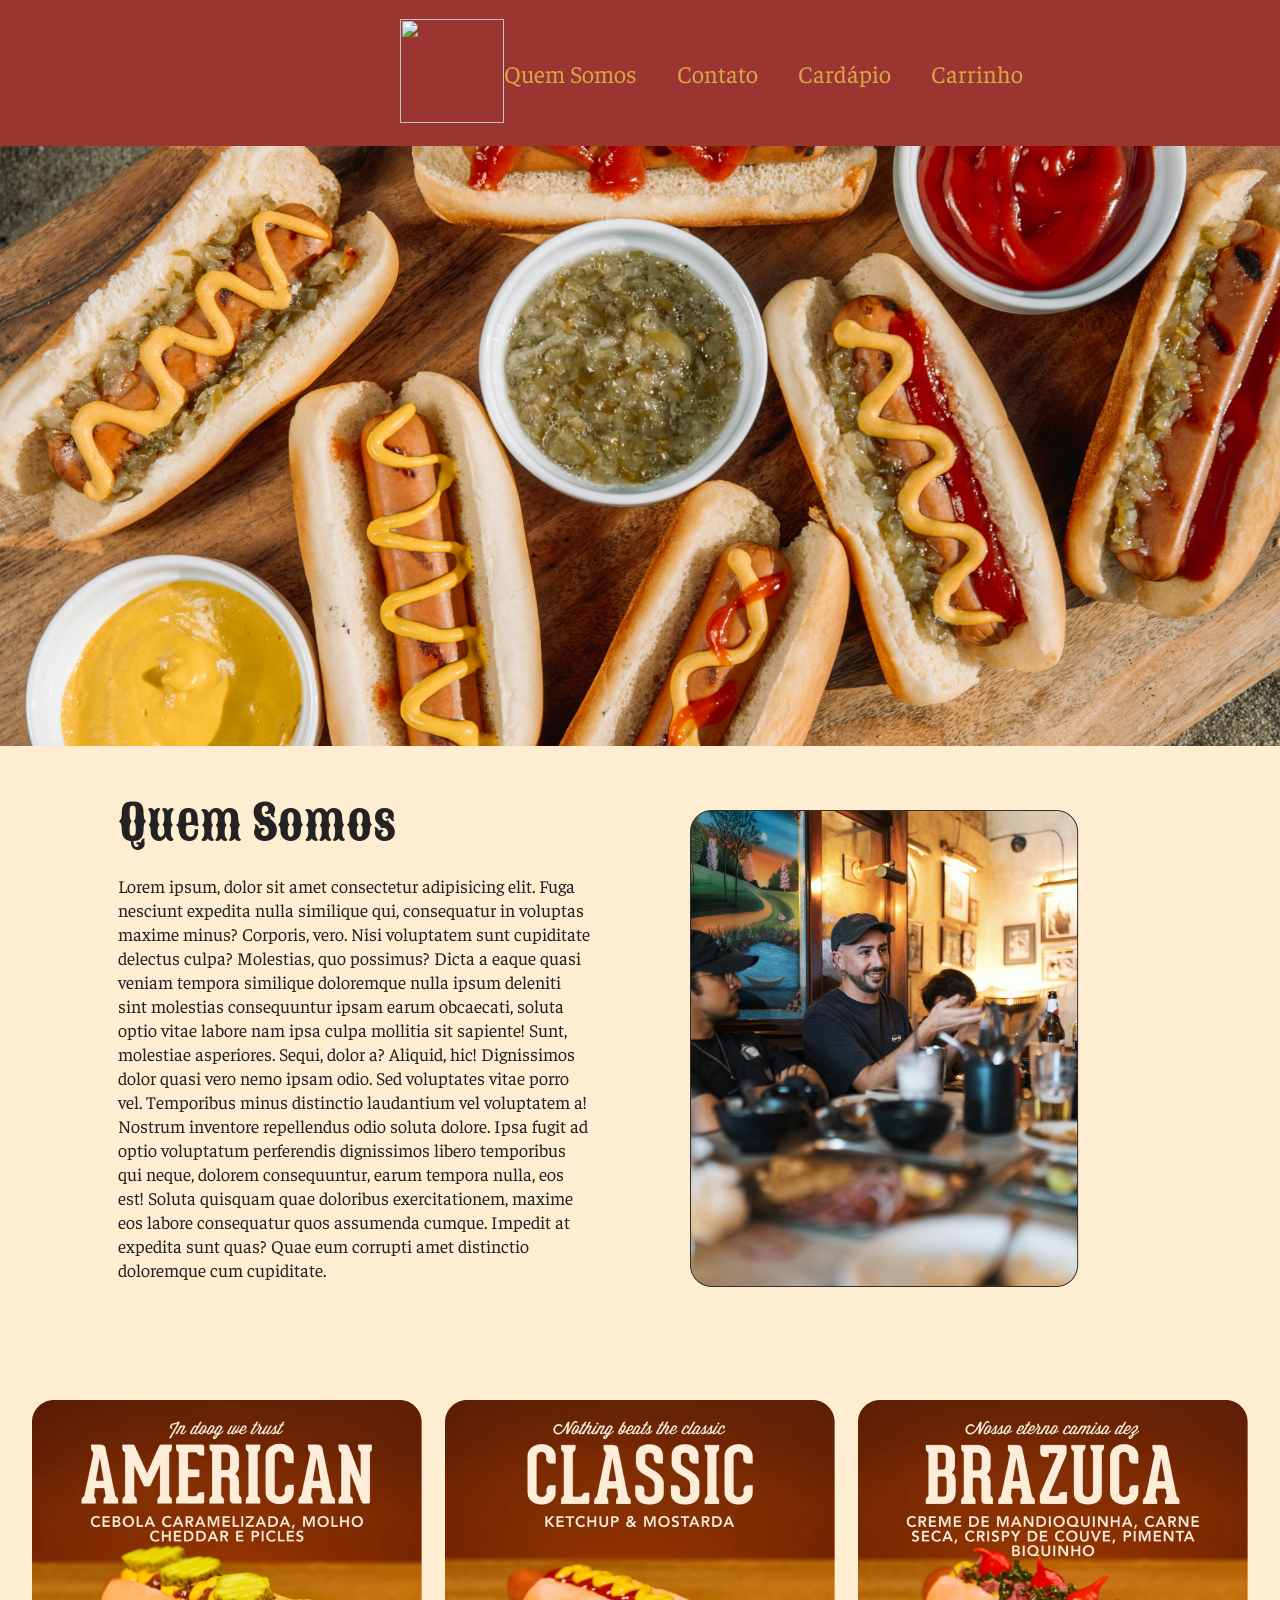
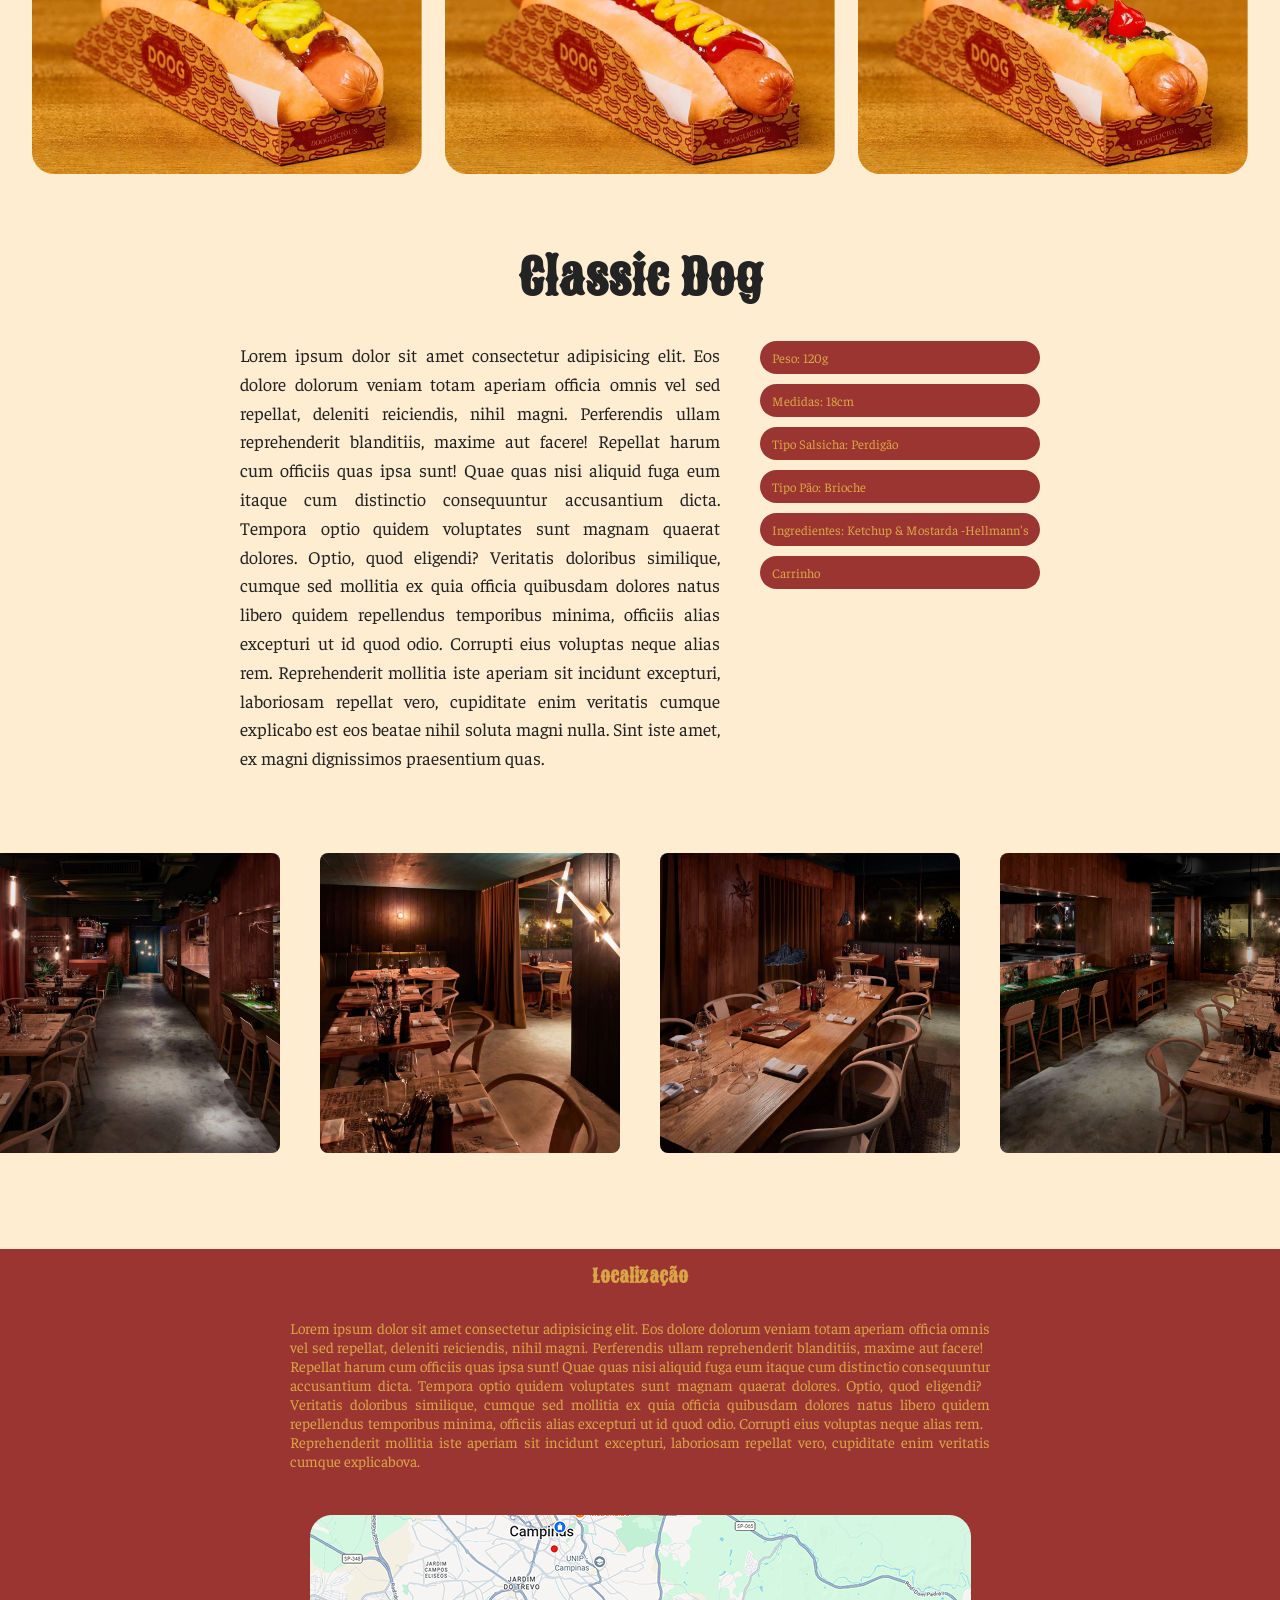
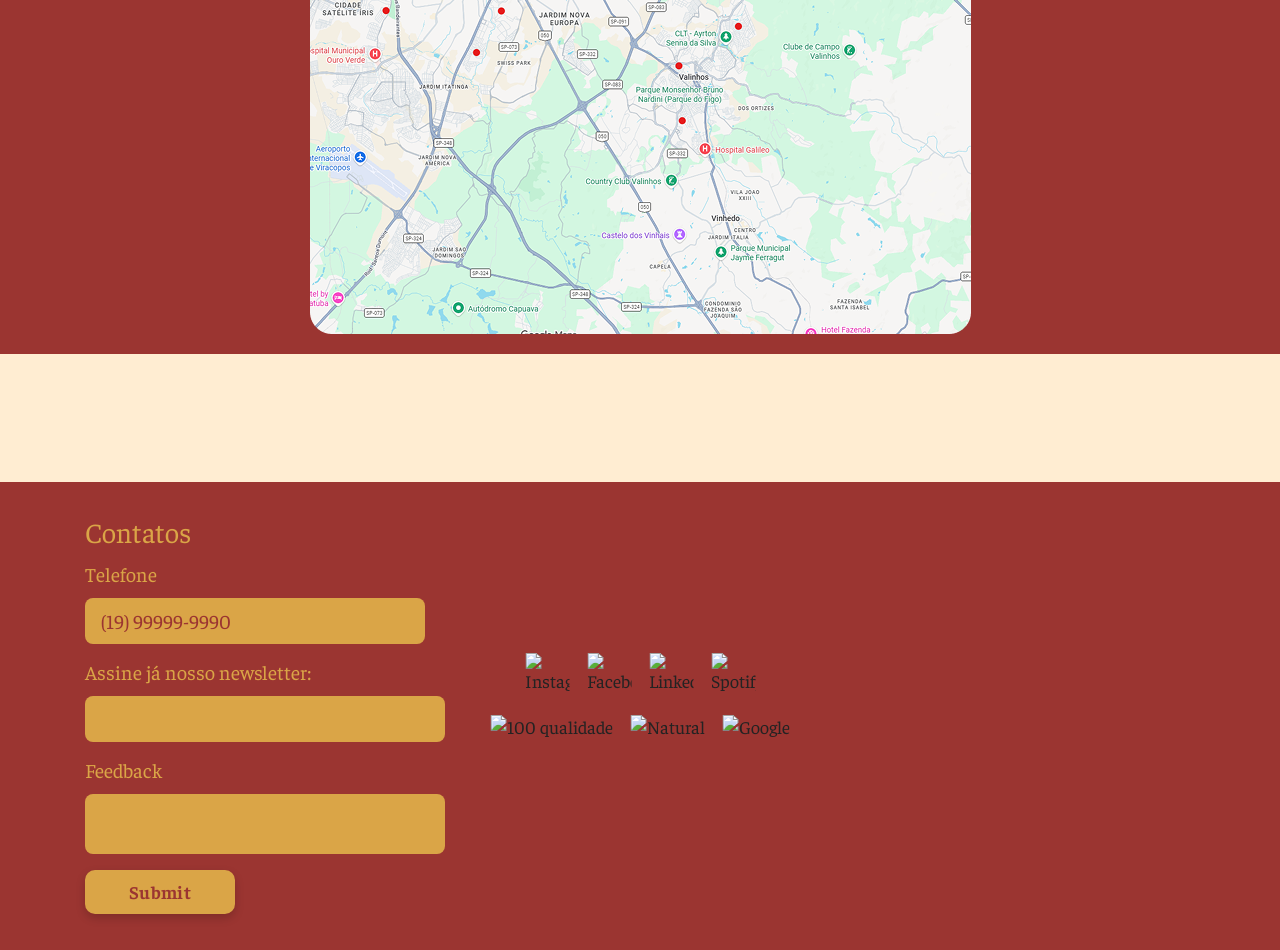
==== index.html @ f2a12741 "Fixed new pages" ====
<!DOCTYPE html>
<html lang="en">

<head>
    <meta charset="UTF-8">
    <meta name="viewport" content="width=device-width, initial-scale=1.0">
    <link rel="preconnect" href="https://fonts.googleapis.com">
    <link rel="preconnect" href="https://fonts.gstatic.com" crossorigin>
    <link href="https://fonts.googleapis.com/css2?family=Sancreek&display=swap" rel="stylesheet">
    <link rel="stylesheet" href="template/style.css"/>
    <!-- <link rel="stylesheet" href="template/global/header.css"> -->
    <title>Saloon | dogueria</title>
</head>

<body>
  <!-- Header----------------------------- -->
  <header>
    <a href="index.html">
      <img src="template/images/header/Logo.png" alt="">
    </a>
    <nav class="navbar">
      <ul class="menu">
        <li class="nav-item nav-sobre">
          <a href="#Quem Somos">quem somos</a>
        </li>
        <li class="nav-item nav-contato">
          <a href="#Contato">contato</a>
        </li>
        <li class="nav-item nav-cardapio">
          <a href="template/menu/menu.html">cardápio</a>
        </li>
        <li class="nav-item nav-carrinho">
          <a href="#">carrinho</a>
        </li>
      </ul>
      <div class="hamburger-button">
        <div class="bar"></div>
        <div class="bar"></div>
        <div class="bar"></div>
      </div>
    </nav>
  </header>

  <!-- slider ------------------------------- -->
  <div id="foto">
      <div class="foto">
          <img src="template/images/body/hotdog_stock_images/ball-park-brand-4PWmqIUlGFQ-unsplash.jpg" alt="" >

      </div>
  </div>
  <!-- ------------------------------------ -->

  <!-- Main -->
  <main>  
      <!-- Seção Dois----------------------- -->
      <section class="sobre_nos">
          <div id="quem_somos">
              <h1>Quem Somos</h1>
              <p>Lorem ipsum, dolor sit amet consectetur adipisicing elit. Fuga nesciunt expedita nulla similique qui, consequatur in voluptas maxime minus? Corporis, vero. Nisi voluptatem sunt cupiditate delectus culpa? Molestias, quo possimus?
                  Dicta a eaque quasi veniam tempora similique doloremque nulla ipsum deleniti sint molestias consequuntur ipsam earum obcaecati, soluta optio vitae labore nam ipsa culpa mollitia sit sapiente! Sunt, molestiae asperiores.
                  Sequi, dolor a? Aliquid, hic! Dignissimos dolor quasi vero nemo ipsam odio. Sed voluptates vitae porro vel. Temporibus minus distinctio laudantium vel voluptatem a! Nostrum inventore repellendus odio soluta dolore.
                  Ipsa fugit ad optio voluptatum perferendis dignissimos libero temporibus qui neque, dolorem consequuntur, earum tempora nulla, eos est! Soluta quisquam quae doloribus exercitationem, maxime eos labore consequatur quos assumenda cumque.
                  Impedit at expedita sunt quas? Quae eum corrupti amet distinctio doloremque cum cupiditate.</p>
          </div>
          <div class="somos_img">
              <img src="template/images/body/Funcionarios.png" alt="">
          </div>
      </section>
      <!-- Seção Dois---------------------- -->

      <!-- Seção Um -------------------------->
      <section class="secao_um">
          <div class="filho1">
              <img src="./template/images/body/AMERICAN_pt_3_390x374.png" alt="">
          </div>
          <div class="filho1">
              <img src="./template/images/body/CLASSIC_pt_3_390x374.png" alt="">
          </div>
          <div class="filho1">
              <img src="./template/images/body/BRAZUCA_pt_3_390x374.png" alt="">
          </div>            

      </section>
      <!-- -----------------------------------> 

  </main>
  <!-- ---- -->

  <section class="especificacoes">
      <div class="titulo-classic-dog">
          <h1>Classic Dog</h1>
      </div>
      
      <div class="especificacoes-container">
          <div class="filho_f">
              <p>Lorem ipsum dolor sit amet consectetur adipisicing elit. Eos dolore dolorum veniam totam aperiam officia omnis vel sed repellat, deleniti reiciendis, nihil magni. Perferendis ullam reprehenderit blanditiis, maxime aut facere! Repellat harum cum officiis quas ipsa sunt! Quae quas nisi aliquid fuga eum itaque cum distinctio consequuntur accusantium dicta. Tempora optio quidem voluptates sunt magnam quaerat dolores. Optio, quod eligendi?
              Veritatis doloribus similique, cumque sed mollitia ex quia officia quibusdam dolores natus libero quidem repellendus temporibus minima, officiis alias excepturi ut id quod odio. Corrupti eius voluptas neque alias rem.
              Reprehenderit mollitia iste aperiam sit incidunt excepturi, laboriosam repellat vero, cupiditate enim veritatis cumque explicabo est eos beatae nihil soluta magni nulla. Sint iste amet, ex magni dignissimos praesentium quas.</p>
          </div>
            
          <div class="filho_f2">
              <div class="font">
                  <p>Peso: 120g</p>
              </div>
              <div class="font">
                  <p>Medidas: 18cm</p>
              </div>
              <div class="font">
                  <p>Tipo Salsicha: Perdigão</p>
              </div>
              <div class="font">
                  <p>Tipo Pão: Brioche</p>
              </div>
              <div class="font">
                  <p>Ingredientes: Ketchup & Mostarda -Hellmann's</p>
              </div>
              <div class="font">
                  <p>Carrinho</p>
              </div>
          </div>
      </div>
  </section>
  <!-- ----------------------------------- -->

  <section class="tres">
      <div class="filho1">
          <img src="template/images/body/restaurant_stock_images/photo-1765021095732-cd93cae5ec09.avif" alt="">
      </div>
      <div class="filho1">
          <img src="template/images/body/restaurant_stock_images/photo-1765021098429-0f556e068d8b.avif" alt="">
      </div>
      <div class="filho1">
          <img src="template/images/body/restaurant_stock_images/photo-1765021098997-9dad0afba661.avif" alt="">
      </div>
      <div class="filho1">
          <img src="template/images/body/restaurant_stock_images/joseph-sung-So6b4BBC1vc-unsplash.jpg" alt="">
      </div>             

  </section>

<section class = "teste">
<div class="descricao-mapa">


  <div class="texto-titulo">
        <h1 class ="texto-mapa">Localização</h1>
      
  </div>

  <div class="texto-paragrafo">
      <p>Lorem ipsum dolor sit amet consectetur adipisicing elit. Eos dolore dolorum veniam totam aperiam officia omnis vel sed repellat, deleniti reiciendis, nihil magni. Perferendis ullam reprehenderit blanditiis, maxime aut facere!
          Repellat harum cum officiis quas ipsa sunt! Quae quas nisi aliquid fuga eum itaque cum distinctio consequuntur accusantium dicta. Tempora optio quidem voluptates sunt magnam quaerat dolores. Optio, quod eligendi?
          Veritatis doloribus similique, cumque sed mollitia ex quia officia quibusdam dolores natus libero quidem repellendus temporibus minima, officiis alias excepturi ut id quod odio. Corrupti eius voluptas neque alias rem.
          Reprehenderit mollitia iste aperiam sit incidunt excepturi, laboriosam repellat vero, cupiditate enim veritatis cumque explicabova. </p>
  </div>

  <div class="mapa">
    <img src="./template/images/body/mapa.png"></img>
  </div>

</section>
  <div class="titulo2">
    
  </div>

  <!-- Footer----------------------------- -->
  <footer class="site-footer">
      <div class="footer-content">
        <div class="footer-title">Contatos</div>
        <div class="footer-label">Telefone</div>
        <div id="Contato" class="footer-card footer-phone-card">(19) 99999-9990</div>
        <div class="footer-newsletter-text">Assine já nosso newsletter:</div>
        <div class="footer-card footer-newsletter-card"></div>
        <div class="footer-label footer-feedback-label">Feedback</div>
        <textarea
          class="footer-card footer-feedback-card footer-feedback-input"
          placeholder=""
        ></textarea>
        <button type="submit" class="footer-submit">Submit</button>
      </div>
      <div class="footer-right">
        <div class="social-icons">
          <img
            src="/template/images/footer/Instagram.png"
            alt="Instagram"
            class="footer-icon footer-instagram"
          />
          <img
            src="./template/images/footer/Facebook.png"
            alt="Facebook"
            class="footer-icon footer-facebook"
          />
          <img
            src="./template/images/footer/Linkedin.png"
            alt="LinkedIn"
            class="footer-icon footer-linkedin"
          />
          <img
            src="./template/images/footer/Spotify.png"
            alt="Spotify"
            class="footer-icon footer-spotify"
          />
        </div>

        <div class="footer-badges">
          <img
            src="./template/images/footer/100qualidade.png"
            alt="100 qualidade"
            class="footer-badge"
          />
          <img src="./template/images/footer/Natural.png" alt="Natural" class="footer-badge" />
          <img src="./template/images/footer/google.png" alt="Google" class="footer-badge" />
        </div>
      </div>
    </footer>
      
</body>


<source>
</html>
---- template/style.css ----
@import url("https://fonts.googleapis.com/css2?family=Faustina:wght@400;500;700&display=swap");
@import url("https://fonts.googleapis.com/css2?family=Sancreek&display=swap");
@import "./global/header.css";
@import "./index_body/index_body.css";
@import "./global/variables.css";
@import "./menu/menu.css";

/* General Elements ------------------- */
html,
body {
  width: 100%;
  position: relative;
  overflow-x: hidden;
}

/* Secondary Header Styles */
.secondary-header {
  background-color: transparent;
  position: relative;
  width: 100%;
  padding: 20px 85px 20px 85px;
  box-sizing: border-box;
  font-family: "Faustina", serif;
  display: flex;
  flex-direction: column;
  gap: 20px;
}

.secondary-header nav {
  width: 100%;
  display: flex;
  justify-content: center;
}

.secondary-row {
  display: flex;
  justify-content: space-between;
  align-items: center;
  width: 100%;
}

.secondary-item {
  display: flex;
  flex-direction: row;
  align-items: center;
  justify-content: center;
  gap: 8px;
  color: #eb3223;
  font-family: "Faustina", serif;
  font-size: 18px;
  line-height: 1;
  font-weight: 700;
  white-space: nowrap;
  width: 33.33%;
  text-align: center;
}

.secondary-icon {
  display: block;
  width: 28px;
  height: 28px;
  object-fit: contain;
}

.secondary-item span {
  font-weight: 700;
}

/* Timeline Styles */
.timeline-container {
  width: 100%;
}

.timeline-bar {
  width: 100%;
  height: 40px;
  background-color: #eb3223;
  border-radius: 20px;
  position: relative;
}

.timeline-progress {
  width: 33.33%;
  height: 100%;
  background-color: #e69248;
  border-radius: 20px 0 0 20px;
  position: absolute;
  top: 0;
  left: 0;
  display: flex;
  align-items: center;
  justify-content: center;
}

.timeline-label {
  color: #ffffff;
  font-family: "Faustina", serif;
  font-size: 18px;
  font-weight: 700;
  white-space: nowrap;
}

.timeline-progress-completo {
  width: 33.33%;
  background-color: #4caf50;
  border-radius: 20px 0 0 20px;
  position: absolute;
  top: 0;
  left: 0;
  height: 100%;
}

.timeline-progress-andamento {
  width: 33.33%;
  background-color: #e69248;
  border-radius: 0;
  position: absolute;
  top: 0;
  left: 33.33%;
  height: 100%;
  display: flex;
  align-items: center;
  justify-content: center;
}

.timeline-progress-completo-segundo {
  width: 33.33%;
  background-color: #4caf50;
  border-radius: 0;
  position: absolute;
  top: 0;
  left: 33.33%;
  height: 100%;
}

.timeline-progress-andamento-terceiro {
  width: 33.33%;
  background-color: #e69248;
  border-radius: 0 20px 20px 0;
  position: absolute;
  top: 0;
  left: 66.66%;
  height: 100%;
  display: flex;
  align-items: center;
  justify-content: center;
}

/* Footer Styles */
.site-footer {
  position: relative;
  width: 100%;
  background-color: #9b3531;
  padding: 36px 85px;
  box-sizing: border-box;
  display: flex;
  justify-content: flex-start;
  align-items: flex-start;
  margin-top: 10%;
}

.footer-content {
  width: 480px;
  color: #daa547;
  font-family: "Faustina", serif;
  display: flex;
  flex-direction: column;
  gap: 8px;
}

.footer-title {
  font-size: 28px;
  line-height: 1;
  margin-bottom: 10px;
}

.footer-label,
.footer-newsletter-text {
  font-size: 20px;
  line-height: 1;
  margin-bottom: 6px;
}

.footer-card {
  background-color: #daa547;
  color: #9b3531;
  border-radius: 8px;
  display: flex;
  align-items: center;
  padding: 0 16px;
  box-sizing: border-box;
}

.footer-phone-card {
  width: 340px;
  height: 46px;
  font-size: 20px;
  margin-bottom: 10px;
}

.footer-newsletter-card {
  width: 360px;
  height: 46px;
  margin-bottom: 10px;
}

.footer-feedback-label {
  margin-top: 0;
}

.footer-feedback-card {
  width: 360px;
  height: 60px;
}

.footer-feedback-input {
  resize: none;
  border: none;
  outline: none;
  font-family: inherit;
  font-size: 18px;
  padding-top: 10px;
}

.footer-submit {
  width: 150px;
  height: 44px;
  margin-top: 8px;
  border: none;
  border-radius: 10px;
  background-color: #daa547;
  color: #9b3531;
  font-family: "Faustina", serif;
  font-size: 18px;
  font-weight: 700;
  letter-spacing: 0.3px;
  cursor: pointer;
  box-shadow: 0 4px 10px rgba(0, 0, 0, 0.18);
  transition:
    transform 0.2s ease,
    box-shadow 0.2s ease,
    background-color 0.2s ease;
  align-self: flex-start;
}

.footer-submit:hover {
  background-color: #e2b44c;
  transform: translateY(-1px);
  box-shadow: 0 6px 14px rgba(0, 0, 0, 0.22);
}

.footer-right {
  display: flex;
  flex-direction: column;
  align-items: center;
  gap: 18px;
  position: absolute;
  left: 50%;
  top: 50%;
  transform: translate(-50%, -50%);
}

.social-icons {
  display: flex;
  gap: 18px;
  align-items: center;
}

.footer-icon {
  display: block;
  width: 44px;
  height: 44px;
}

.footer-badges {
  display: flex;
  gap: 18px;
  align-items: center;
}

.footer-badge {
  display: block;
  height: 64px;
}

/* Responsive Styles */

/* Tablets e telas médias 
@media (max-width: 1024px) {
  header {
    padding: 0 40px 20px 40px;
  }
  
  header nav ul {
    gap: 20px;
  }
  
  .nav-item {
    font-size: 16px;
  }
  
  .secondary-header {
    padding: 20px 40px;
  }
}*/

.teste{
  display: flex;
  justify-content: center;
  align-items: center;
  width: 100%;
  height: 100%;
  gap:20px;
  background-color: var(--footer-bg);
  margin-top: 50px;
}

.mapa {
  display: flex;
  flex-direction: column;
  align-items: center;
  width: 100%;
  height: 200%;
  margin-top: 45px;
  gap: 20px;
  margin-bottom: 20px;
}

.texto-mapa {
  font-family: var(--title-family);
  font-size: var(--title-size);
  letter-spacing: 0.01px;
  display: flex;
}

.texto-paragrafo{
  width: 700px;
  text-align: justify;
  font-family: var(--body-family);
  color:#daa547;
  font-size: 15px;
  align-items: center;
  
}
.texto-titulo{
  font-family: var(--title-family);
  font-size: var(--title-size);
  letter-spacing: 0.01px;
  justify-content: center;
  display: flex;
  color:#daa547
}
/* 
.descricao-mapa{
  align-items: center;
  width: 100%;
  height: 100%;
} */

@media (max-width: 680px) {
  .foto img {
    width: 100%;
    height: 100%;
  }

  .sobre_nos {
    margin: 0 auto;
    width: 1024px;
    height: 600px;
    display: grid;
    grid-template-rows: 1fr 1fr;
    margin-top: 10px;
    margin-bottom: 20px;
  }
}
---- template/global/header.css ----
@import "./variables.css";

header {
  position: relative;
  display: flex;
  justify-content: space-between;
  align-items: center;
  width: 100%;
  height: 146px;
  /* max-width: var(--standard-width); */
  padding: 0 400px;
  /* margin: 0 0 var(--spacing-xl) 0; */
  box-sizing: border-box;
  background-color: var(--header-bg);
  font-family: "Faustina", serif;
  /* font-weight: 300; */
}

header a img {
  width: 104px;
  height: 104px;
}

header nav ul {
  list-style: none;
  margin: 0;
  padding: 0;
  display: flex;
  gap: 40px;
  align-items: flex-end;
}

header nav ul li {
  text-transform: capitalize;
  margin: 0;
  padding: 0;
  transition: font-weight 5s ease;
}

header nav ul li a{
  margin: 0;
  padding: 0;
  text-decoration: none;
  color: var(--header-text);
}

header nav ul li a:hover {
  text-decoration: underline;
}

.nav-item {
  display: flex;
  align-items: center;
  gap: 8px;
  font-family: "Faustina", serif;
  font-size: var(--body-size-large);
  line-height: 21px;
  /* font-weight: 400; */
  cursor: pointer;
  white-space: nowrap;
  text-decoration: none;
  /* text-decoration-color: black; */
}

.nav-icon {
  flex: 0 0 auto;
  display: block;
  width: auto;
  height: auto;
}

.nav-item span {
  display: inline-block;
  line-height: 21px;
}

header nav ul li span {
  white-space: nowrap;
}

/* .nav-ativo {
  font-weight: 700;
} */

/* .nav-ativo span {
  font-weight: 700;
} */

.hamburger-button {
  display: none;
}

@media(max-width: 768px) {
  header {
    height: auto;
    padding: 15px 20px;
    flex-direction: row;
    align-items: center;
    gap: auto;
  }

  .navbar {
    margin: 16px 0;
  }

  .navbar .menu {
    display: none;
  }

  .hamburger-button {
    width: auto;
    height: 30px;
    border-radius: 20px;
    display: flex;
    flex-direction: column;
    justify-content: center;
    align-items: center;
  }

  .hamburger-button .bar {
    width: 32px;
    height: 4px;
    background-color: #daa547;
    margin: 2px 0;
  }

  /* TESTE */
  .foto img{
    width: 50%;
  }
}
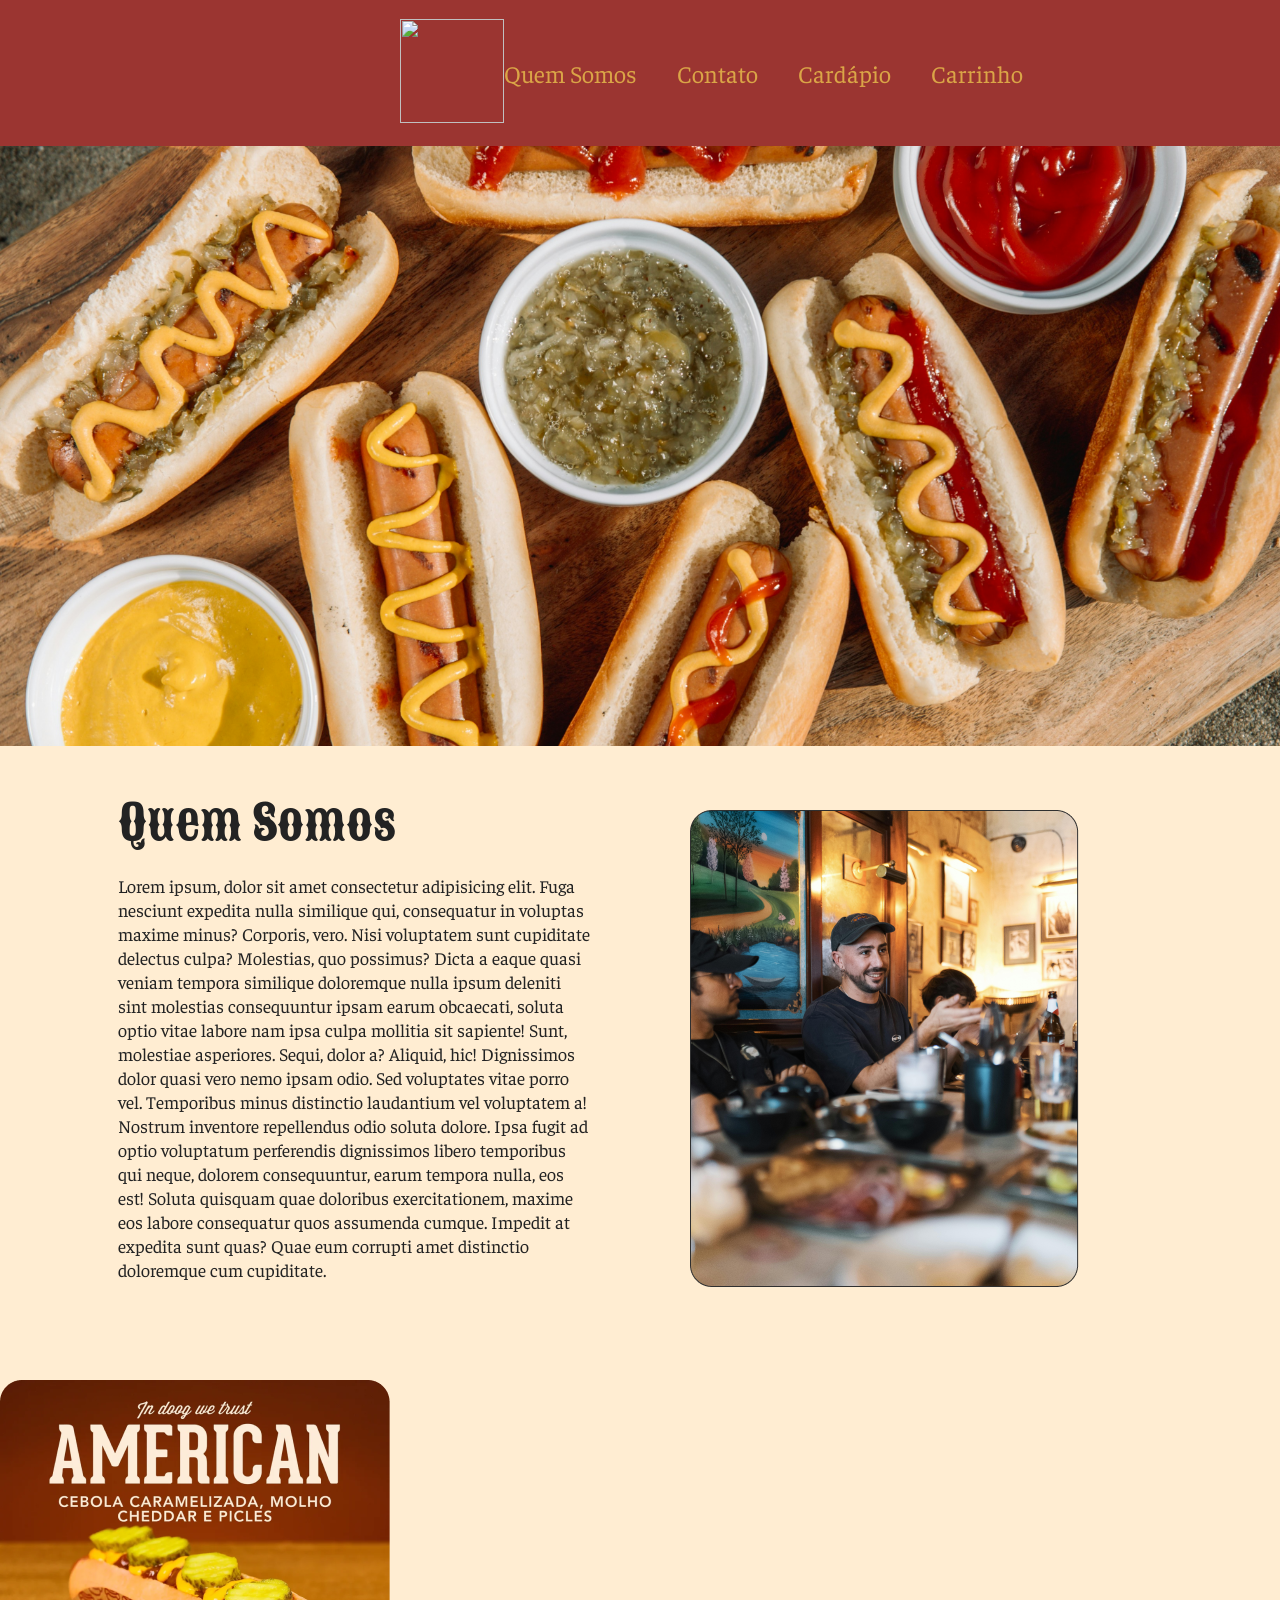
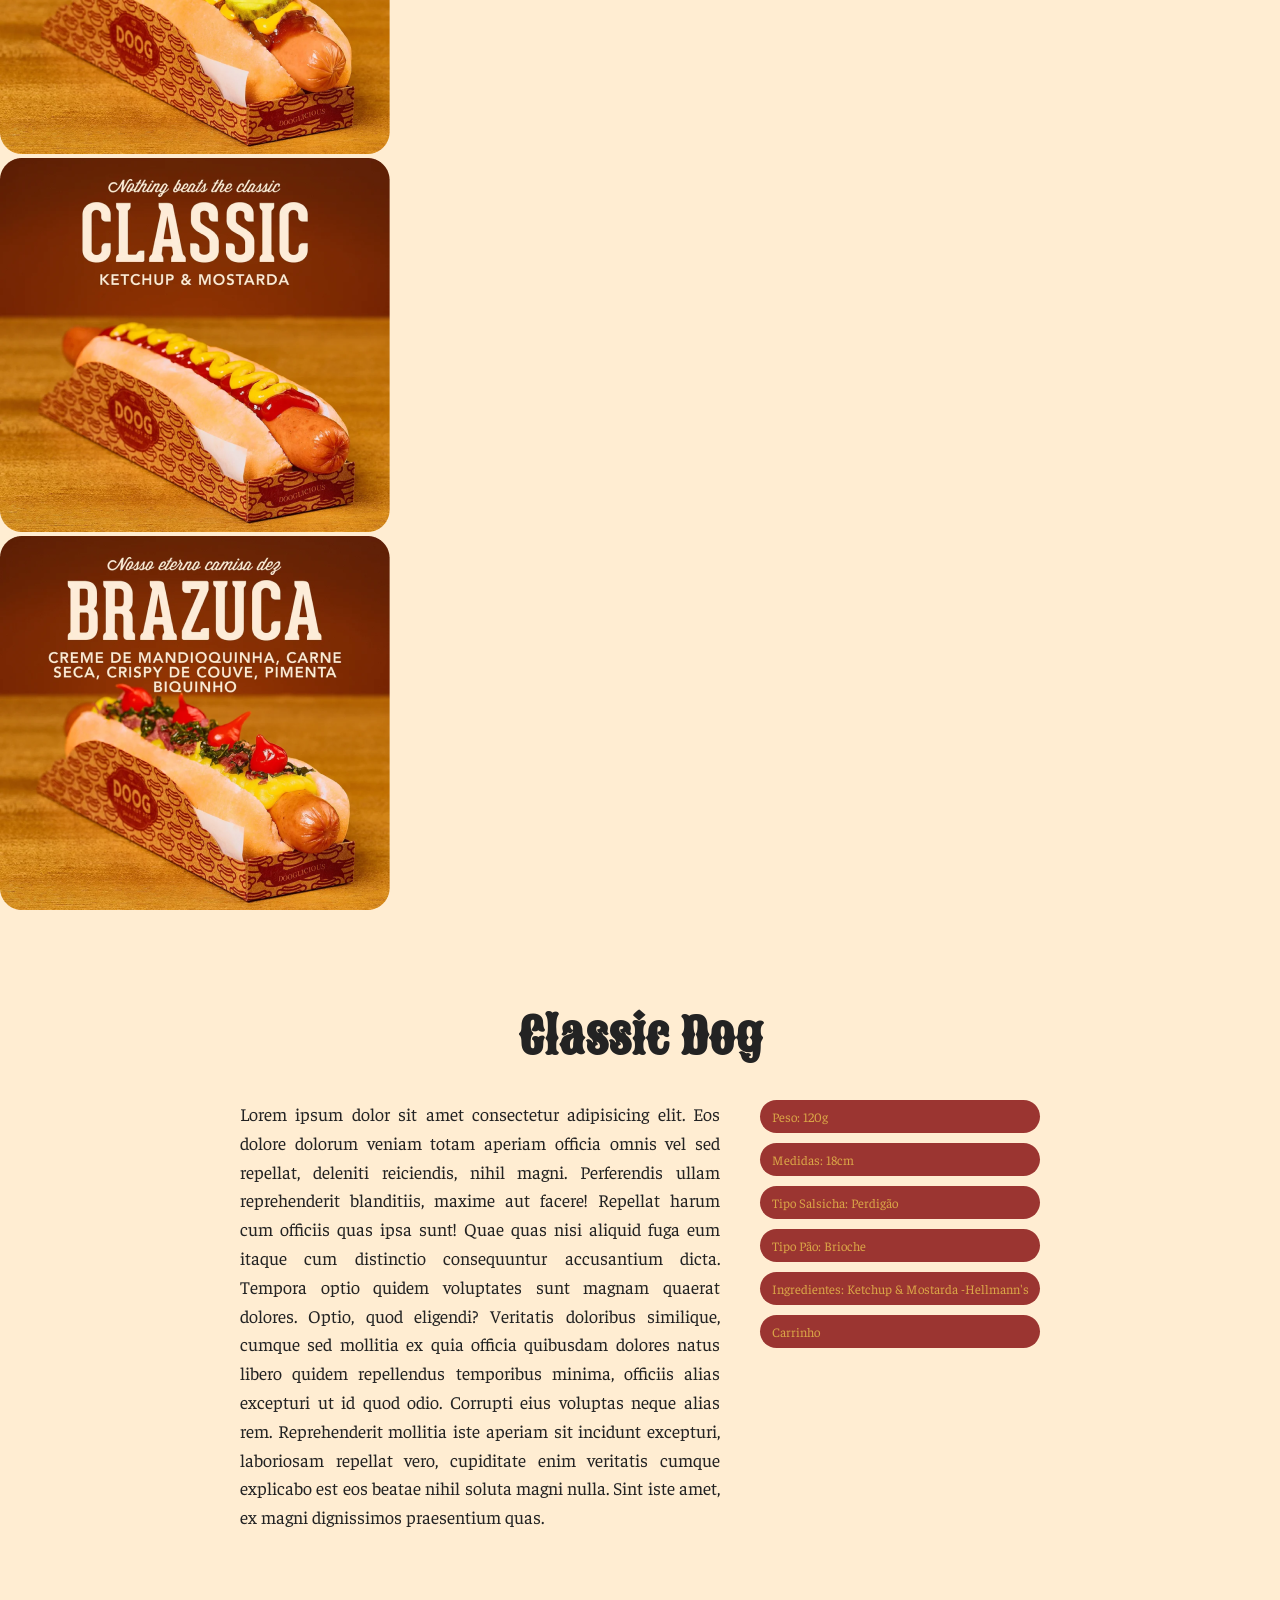
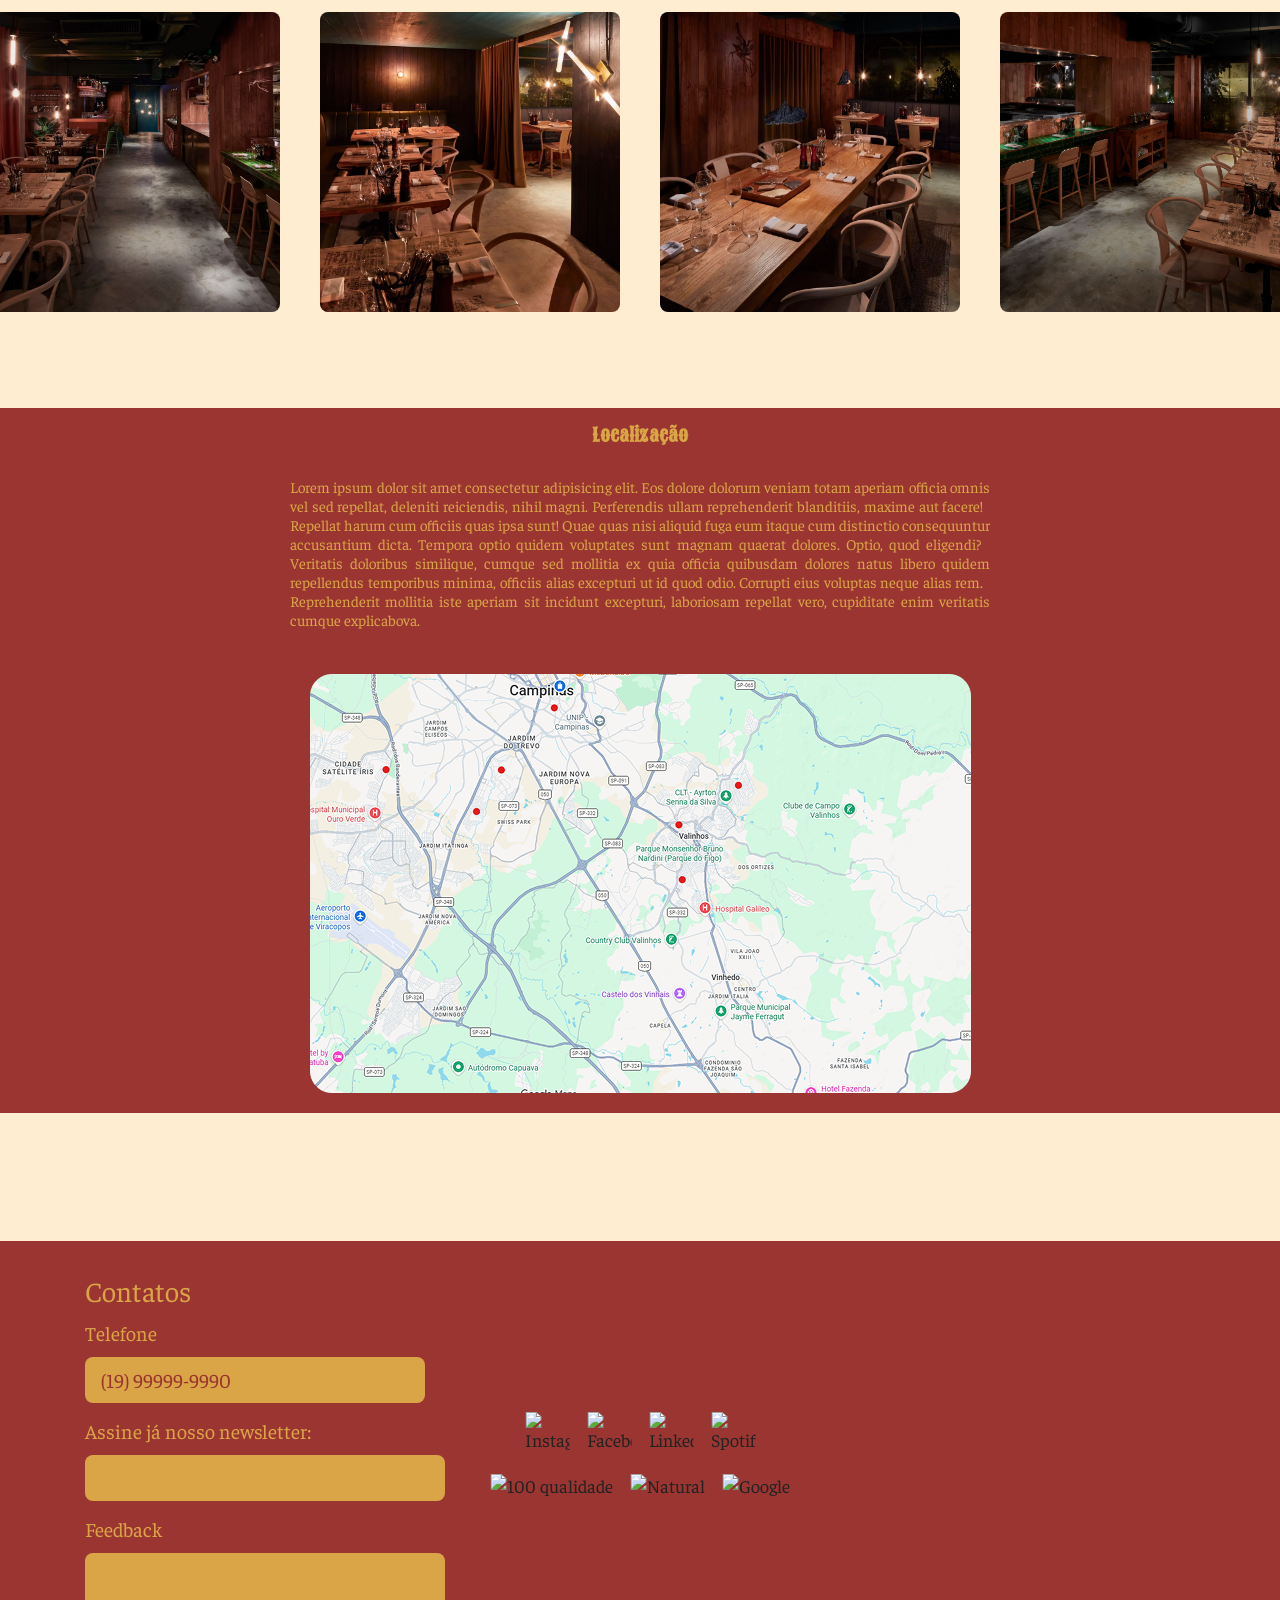
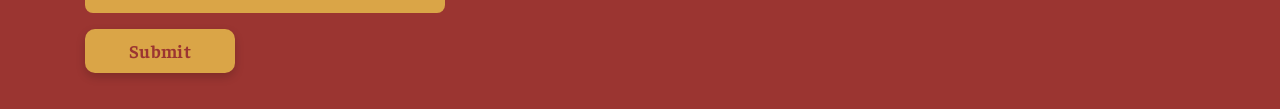
==== commit f97393b6: "Add Function: iniciarCarrossel" ====
--- a/index.html
+++ b/index.html
@@ -16,7 +16,7 @@
   <!-- Header----------------------------- -->
   <header>
     <a href="index.html">
-      <img src="template/images/header/Logo.png" alt="">
+      <img src="./template/images/header/" alt="">
     </a>
     <nav class="navbar">
       <ul class="menu">
@@ -68,15 +68,15 @@
       </section>
       <!-- Seção Dois---------------------- -->
 
-      <!-- Seção Um -------------------------->
-      <section class="secao_um">
-          <div class="filho1">
+      <!-- Carrosel -------------------------->
+      <section class="carrosel">
+          <div class="imagem">
               <img src="./template/images/body/AMERICAN_pt_3_390x374.png" alt="">
           </div>
-          <div class="filho1">
+          <div class="imagem">
               <img src="./template/images/body/CLASSIC_pt_3_390x374.png" alt="">
           </div>
-          <div class="filho1">
+          <div class="imagem">
               <img src="./template/images/body/BRAZUCA_pt_3_390x374.png" alt="">
           </div>            
 
@@ -122,6 +122,7 @@
   </section>
   <!-- ----------------------------------- -->
 
+  <!-- Imagens do restaurante -->
   <section class="tres">
       <div class="filho1">
           <img src="template/images/body/restaurant_stock_images/photo-1765021095732-cd93cae5ec09.avif" alt="">
@@ -135,7 +136,6 @@
       <div class="filho1">
           <img src="template/images/body/restaurant_stock_images/joseph-sung-So6b4BBC1vc-unsplash.jpg" alt="">
       </div>             
-
   </section>
 
 <section class = "teste">
@@ -213,6 +213,13 @@
         </div>
       </div>
     </footer>
+
+    <!-- Scripts -->
+     <link:script.js>
+     
+     
+    </link:script.js>
+
       
 </body>
 
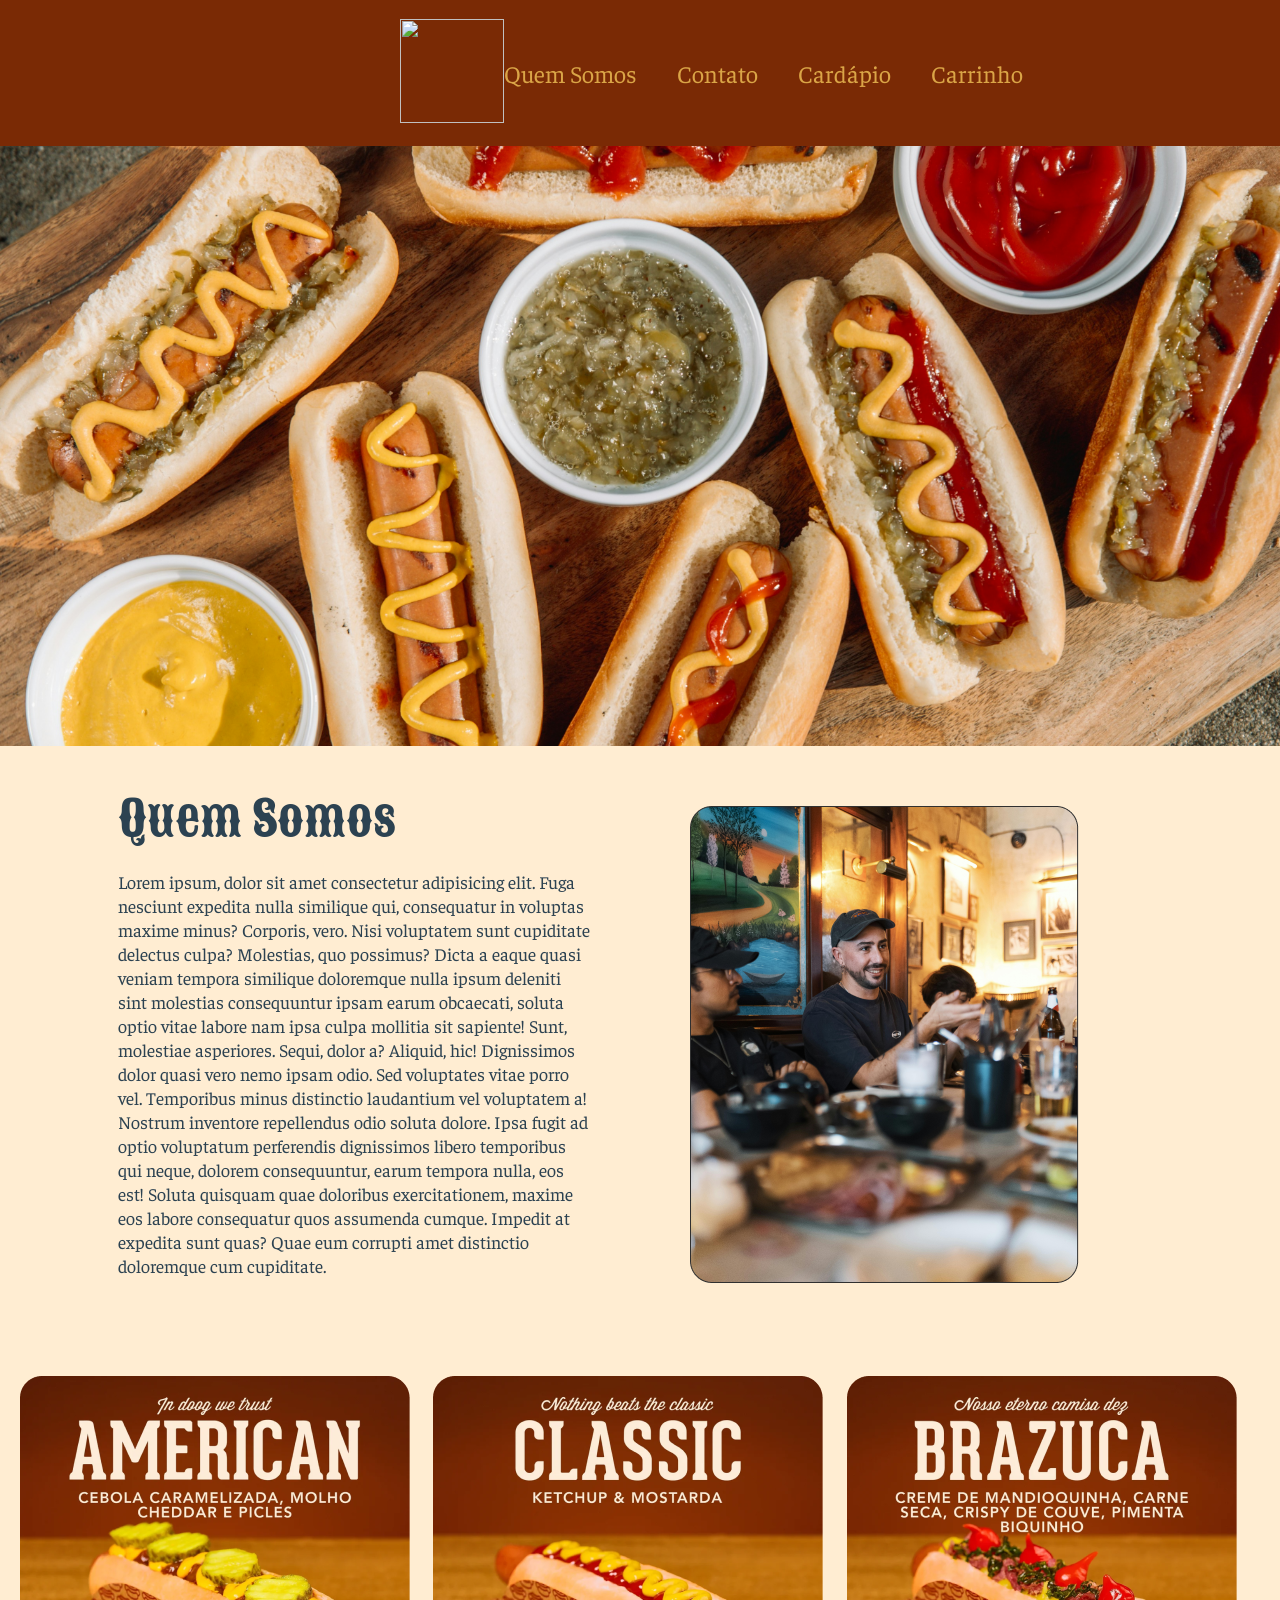
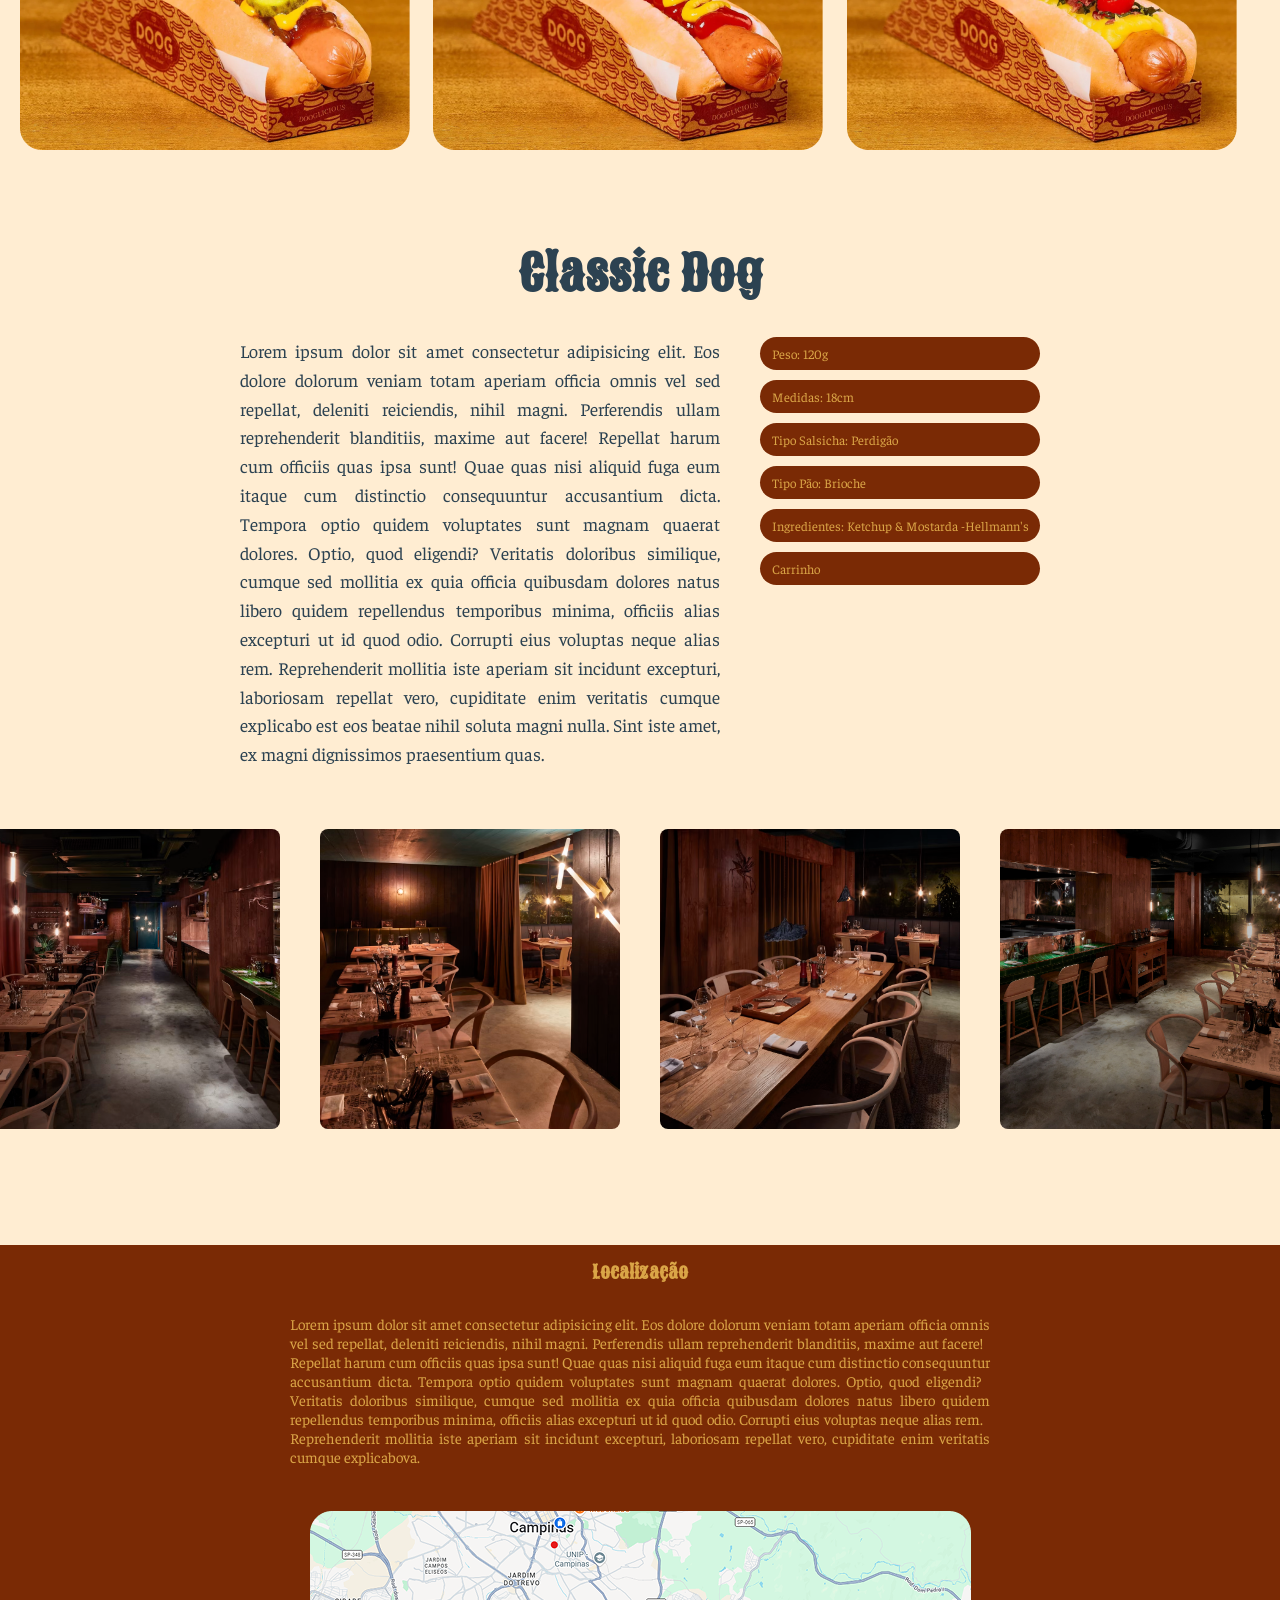
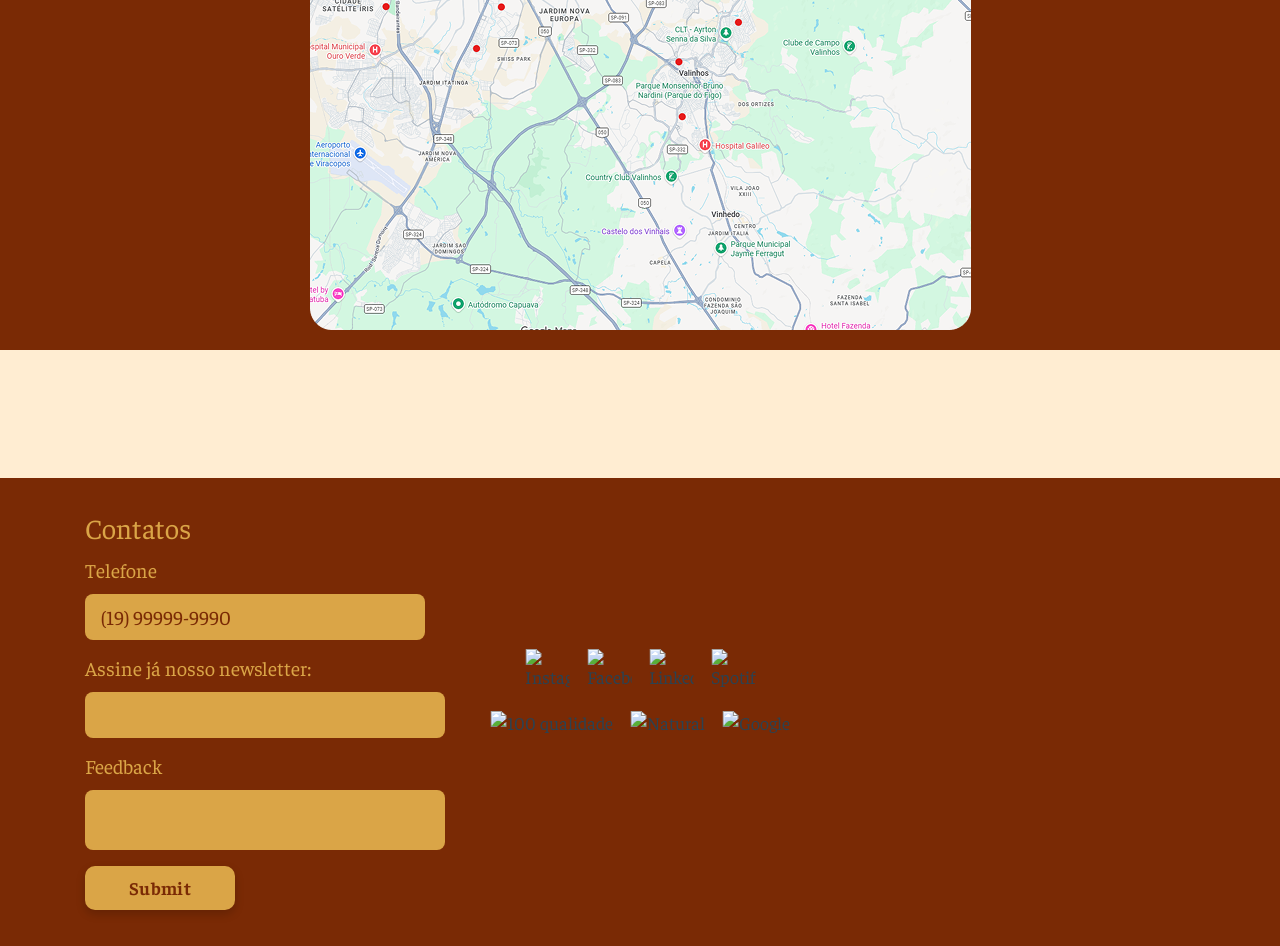
==== commit 46ede490: "Added new color variables and slider animation" ====
--- a/index.html
+++ b/index.html
@@ -16,7 +16,7 @@
   <!-- Header----------------------------- -->
   <header>
     <a href="index.html">
-      <img src="./template/images/header/" alt="">
+      <img src="./template/images/header/Logo.png" alt="">
     </a>
     <nav class="navbar">
       <ul class="menu">
@@ -44,8 +44,9 @@
   <!-- slider ------------------------------- -->
   <div id="foto">
       <div class="foto">
-          <img src="template/images/body/hotdog_stock_images/ball-park-brand-4PWmqIUlGFQ-unsplash.jpg" alt="" >
-
+          <img src="template/images/body/hotdog_stock_images/ball-park-brand-4PWmqIUlGFQ-unsplash.jpg" alt="" class="ativo">
+          <img src="template/images/body/hotdog_stock_images/ball-park-brand-a1_K2f-xkHM-unsplash.jpg" alt="">
+          <img src="template/images/body/hotdog_stock_images/victoria-shes-znQctcV3ngI-unsplash.jpg" alt="">
       </div>
   </div>
   <!-- ------------------------------------ -->
@@ -69,18 +70,11 @@
       <!-- Seção Dois---------------------- -->
 
       <!-- Carrosel -------------------------->
-      <section class="carrosel">
-          <div class="imagem">
-              <img src="./template/images/body/AMERICAN_pt_3_390x374.png" alt="">
-          </div>
-          <div class="imagem">
-              <img src="./template/images/body/CLASSIC_pt_3_390x374.png" alt="">
-          </div>
-          <div class="imagem">
-              <img src="./template/images/body/BRAZUCA_pt_3_390x374.png" alt="">
-          </div>            
-
-      </section>
+      <div class="carrossel">
+        <img src="./template/images/body/AMERICAN_pt_3_390x374.png" alt="">
+        <img src="./template/images/body/CLASSIC_pt_3_390x374.png" alt="">
+        <img src="./template/images/body/BRAZUCA_pt_3_390x374.png" alt="">
+      </div>    
       <!-- -----------------------------------> 
 
   </main>
@@ -215,12 +209,7 @@
     </footer>
 
     <!-- Scripts -->
-     <link:script.js>
-     
-     
-    </link:script.js>
-
-      
+    <script src="/template/carrossel.js"></script>
 </body>
 
 
--- a/template/style.css
+++ b/template/style.css
@@ -150,7 +150,7 @@
 .site-footer {
   position: relative;
   width: 100%;
-  background-color: #9b3531;
+  background-color: var(--footer-bg);
   padding: 36px 85px;
   box-sizing: border-box;
   display: flex;
@@ -183,7 +183,7 @@
 
 .footer-card {
   background-color: #daa547;
-  color: #9b3531;
+  color: var(--footer-bg);
   border-radius: 8px;
   display: flex;
   align-items: center;
@@ -229,7 +229,7 @@
   border: none;
   border-radius: 10px;
   background-color: #daa547;
-  color: #9b3531;
+  color: var(--footer-bg);
   font-family: "Faustina", serif;
   font-size: 18px;
   font-weight: 700;
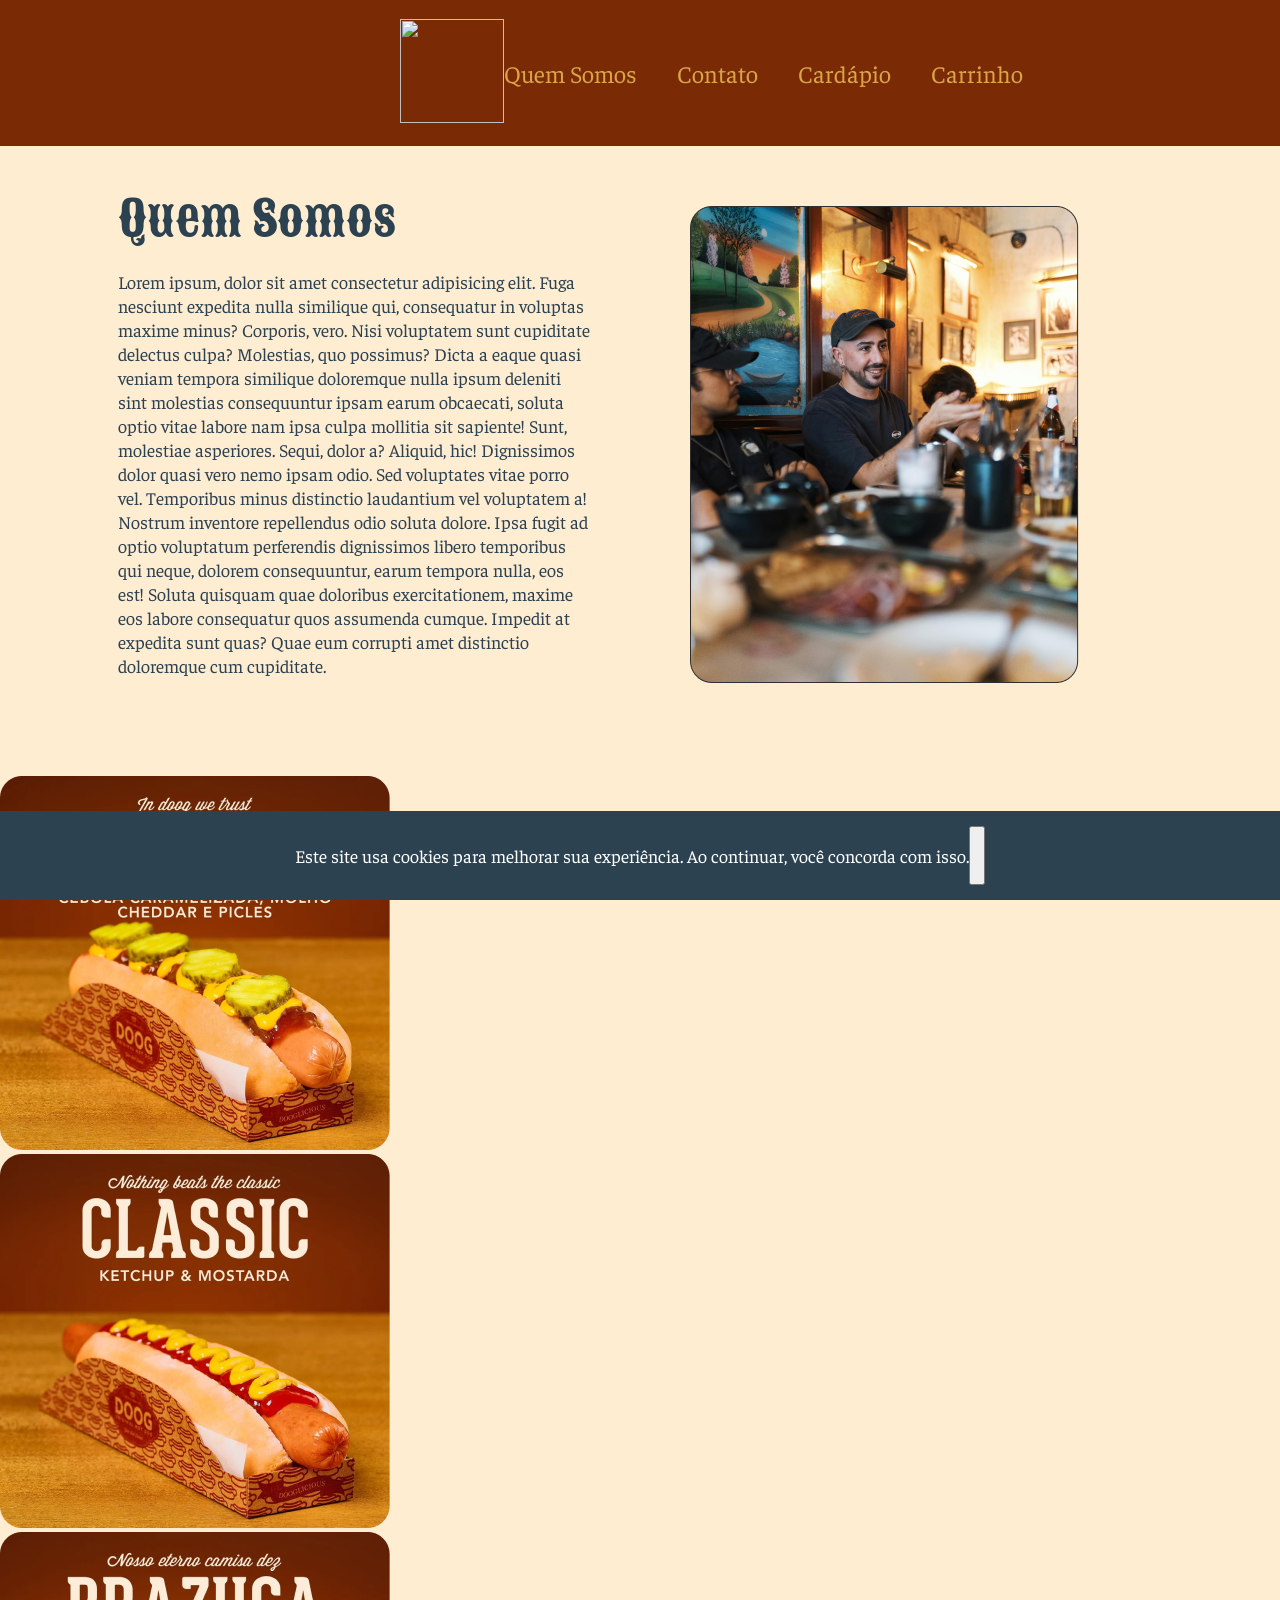
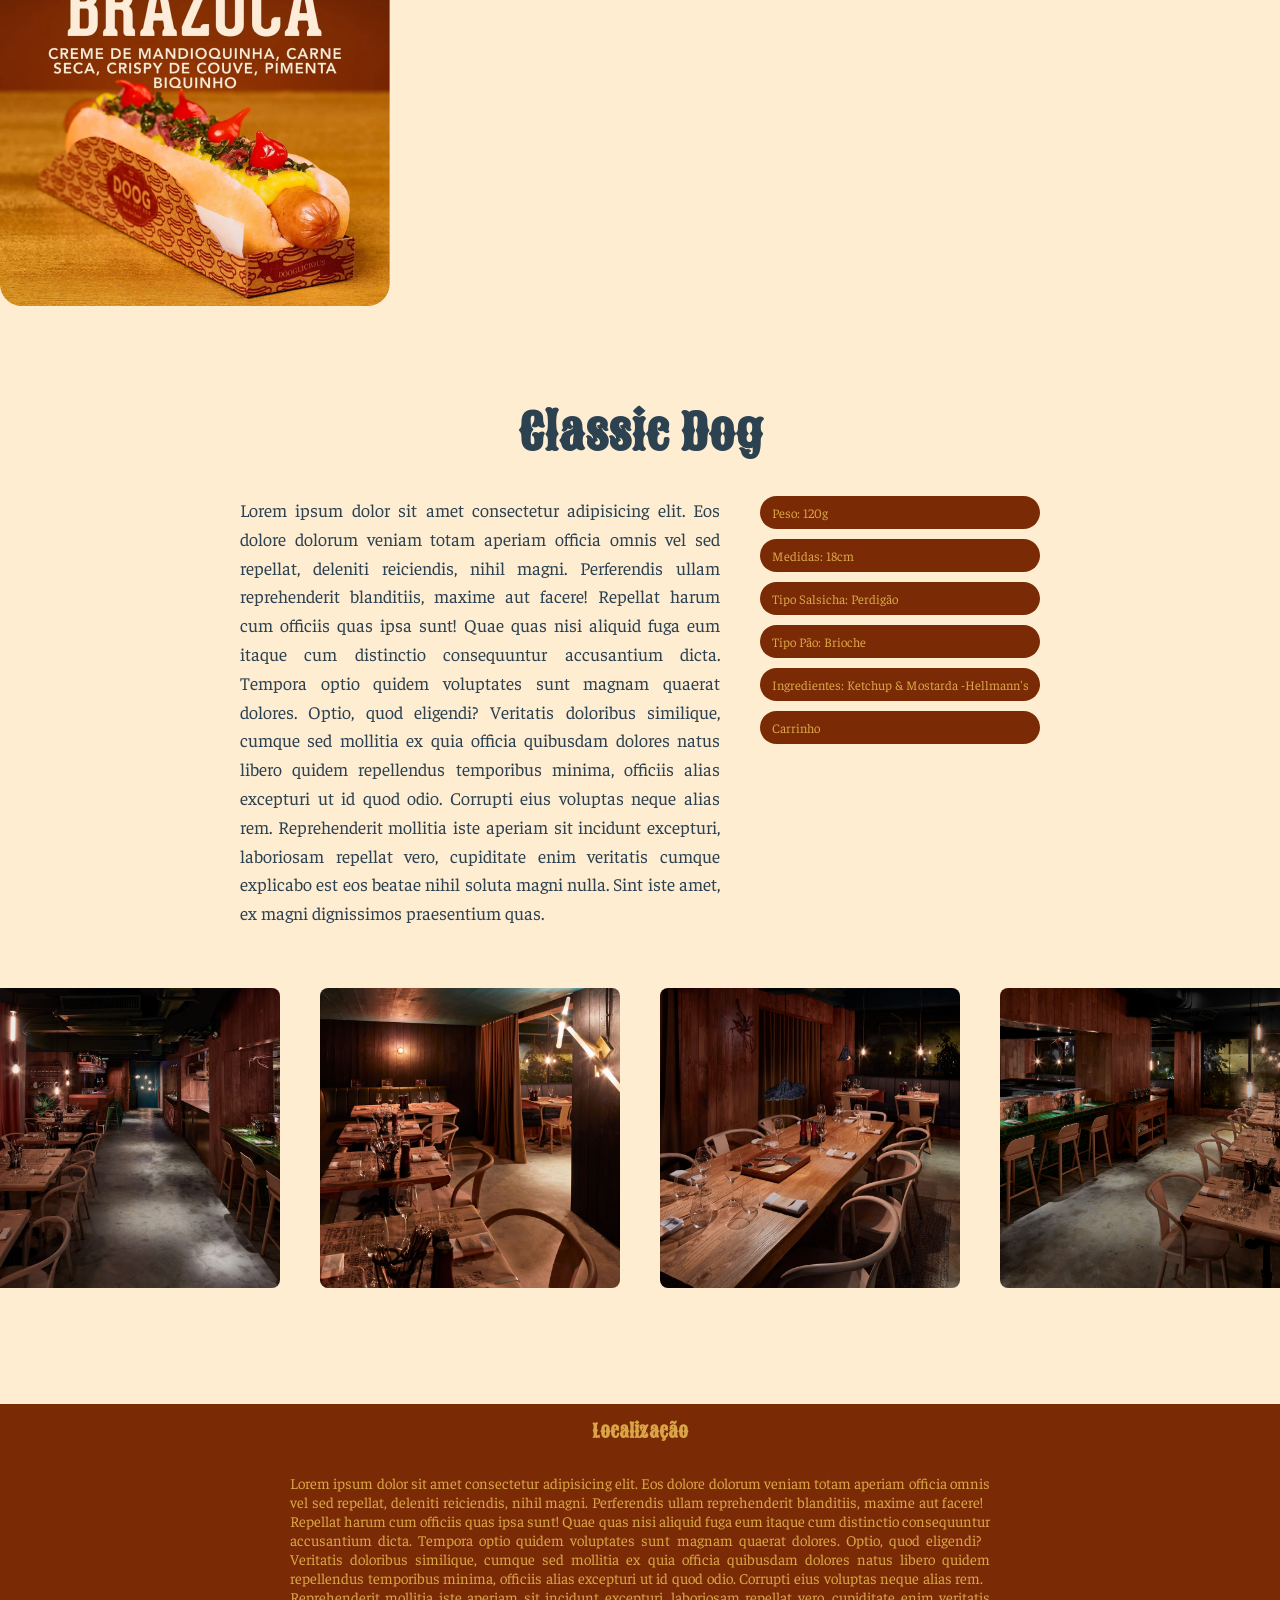
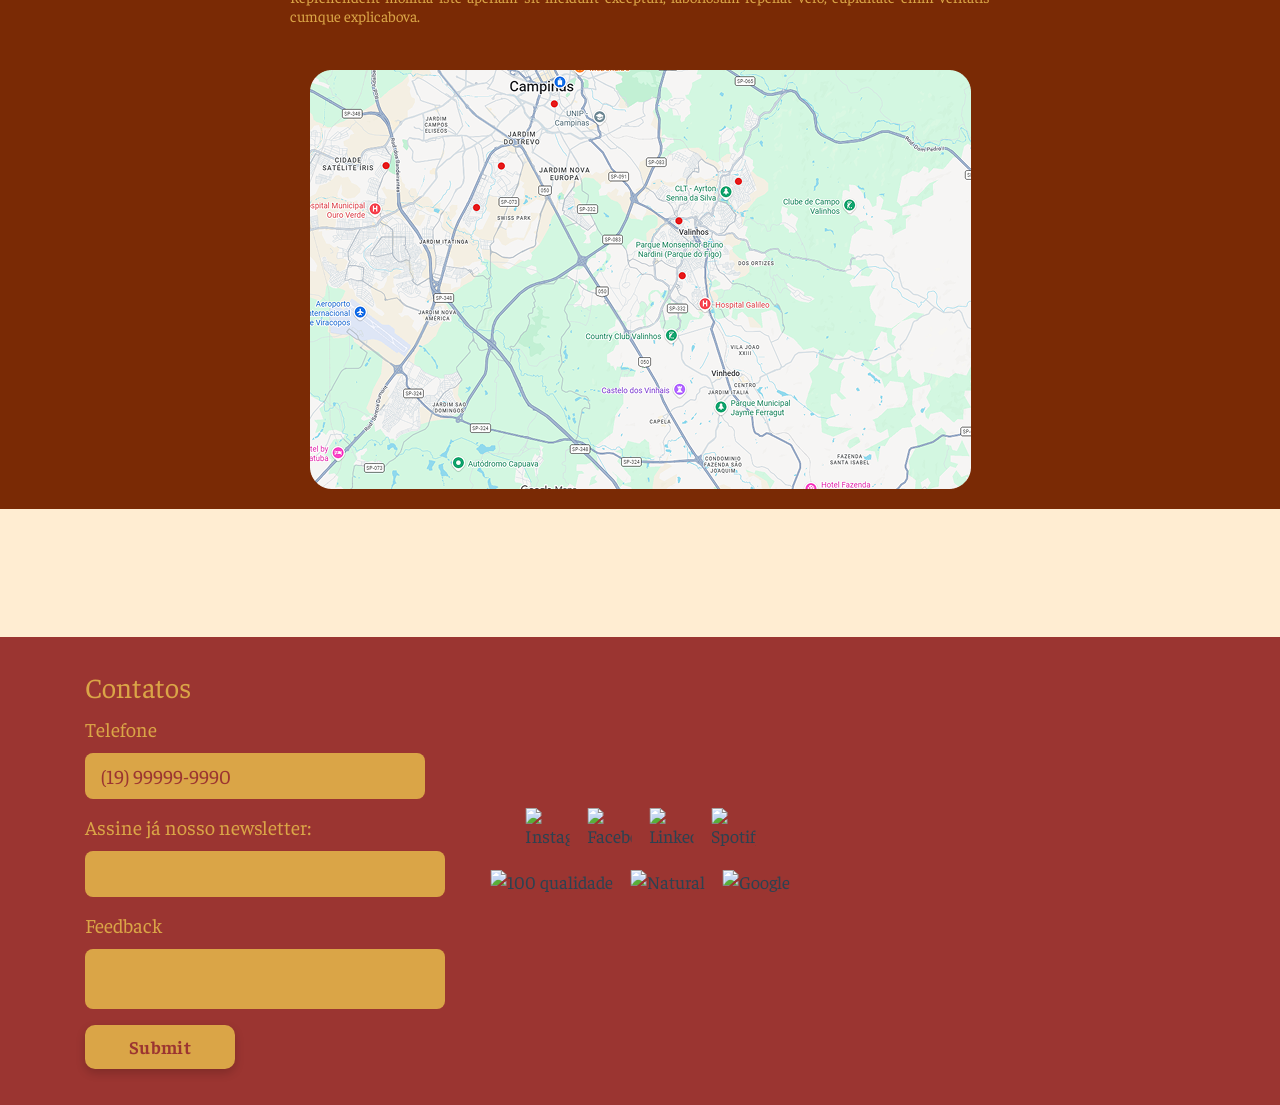
==== commit a957cc1b: "add changes" ====
--- a/index.html
+++ b/index.html
@@ -2,14 +2,14 @@
 <html lang="en">
 
 <head>
-    <meta charset="UTF-8">
-    <meta name="viewport" content="width=device-width, initial-scale=1.0">
-    <link rel="preconnect" href="https://fonts.googleapis.com">
-    <link rel="preconnect" href="https://fonts.gstatic.com" crossorigin>
-    <link href="https://fonts.googleapis.com/css2?family=Sancreek&display=swap" rel="stylesheet">
-    <link rel="stylesheet" href="template/style.css"/>
-    <!-- <link rel="stylesheet" href="template/global/header.css"> -->
-    <title>Saloon | dogueria</title>
+  <meta charset="UTF-8">
+  <meta name="viewport" content="width=device-width, initial-scale=1.0">
+  <link rel="preconnect" href="https://fonts.googleapis.com">
+  <link rel="preconnect" href="https://fonts.gstatic.com" crossorigin>
+  <link href="https://fonts.googleapis.com/css2?family=Sancreek&display=swap" rel="stylesheet">
+  <link rel="stylesheet" href="template/style.css" />
+  <!-- <link rel="stylesheet" href="template/global/header.css"> -->
+  <title>Saloon | dogueria</title>
 </head>
 
 <body>
@@ -43,175 +43,199 @@
 
   <!-- slider ------------------------------- -->
   <div id="foto">
-      <div class="foto">
-          <img src="template/images/body/hotdog_stock_images/ball-park-brand-4PWmqIUlGFQ-unsplash.jpg" alt="" class="ativo">
-          <img src="template/images/body/hotdog_stock_images/ball-park-brand-a1_K2f-xkHM-unsplash.jpg" alt="">
-          <img src="template/images/body/hotdog_stock_images/victoria-shes-znQctcV3ngI-unsplash.jpg" alt="">
-      </div>
+    <div class="foto">
+      <img src="template/images/body/hotdog_stock_images/ball-park-brand-4PWmqIUlGFQ-unsplash.jpg" alt="">
+
+    </div>
   </div>
   <!-- ------------------------------------ -->
 
   <!-- Main -->
-  <main>  
-      <!-- Seção Dois----------------------- -->
-      <section class="sobre_nos">
-          <div id="quem_somos">
-              <h1>Quem Somos</h1>
-              <p>Lorem ipsum, dolor sit amet consectetur adipisicing elit. Fuga nesciunt expedita nulla similique qui, consequatur in voluptas maxime minus? Corporis, vero. Nisi voluptatem sunt cupiditate delectus culpa? Molestias, quo possimus?
-                  Dicta a eaque quasi veniam tempora similique doloremque nulla ipsum deleniti sint molestias consequuntur ipsam earum obcaecati, soluta optio vitae labore nam ipsa culpa mollitia sit sapiente! Sunt, molestiae asperiores.
-                  Sequi, dolor a? Aliquid, hic! Dignissimos dolor quasi vero nemo ipsam odio. Sed voluptates vitae porro vel. Temporibus minus distinctio laudantium vel voluptatem a! Nostrum inventore repellendus odio soluta dolore.
-                  Ipsa fugit ad optio voluptatum perferendis dignissimos libero temporibus qui neque, dolorem consequuntur, earum tempora nulla, eos est! Soluta quisquam quae doloribus exercitationem, maxime eos labore consequatur quos assumenda cumque.
-                  Impedit at expedita sunt quas? Quae eum corrupti amet distinctio doloremque cum cupiditate.</p>
-          </div>
-          <div class="somos_img">
-              <img src="template/images/body/Funcionarios.png" alt="">
-          </div>
-      </section>
-      <!-- Seção Dois---------------------- -->
-
-      <!-- Carrosel -------------------------->
-      <div class="carrossel">
+  <main>
+    <!-- Seção Dois----------------------- -->
+    <section class="sobre_nos">
+      <div id="quem_somos">
+        <h1>Quem Somos</h1>
+        <p>Lorem ipsum, dolor sit amet consectetur adipisicing elit. Fuga nesciunt expedita nulla similique qui,
+          consequatur in voluptas maxime minus? Corporis, vero. Nisi voluptatem sunt cupiditate delectus culpa?
+          Molestias, quo possimus?
+          Dicta a eaque quasi veniam tempora similique doloremque nulla ipsum deleniti sint molestias consequuntur ipsam
+          earum obcaecati, soluta optio vitae labore nam ipsa culpa mollitia sit sapiente! Sunt, molestiae asperiores.
+          Sequi, dolor a? Aliquid, hic! Dignissimos dolor quasi vero nemo ipsam odio. Sed voluptates vitae porro vel.
+          Temporibus minus distinctio laudantium vel voluptatem a! Nostrum inventore repellendus odio soluta dolore.
+          Ipsa fugit ad optio voluptatum perferendis dignissimos libero temporibus qui neque, dolorem consequuntur,
+          earum tempora nulla, eos est! Soluta quisquam quae doloribus exercitationem, maxime eos labore consequatur
+          quos assumenda cumque.
+          Impedit at expedita sunt quas? Quae eum corrupti amet distinctio doloremque cum cupiditate.</p>
+      </div>
+      <div class="somos_img">
+        <img src="template/images/body/Funcionarios.png" alt="">
+      </div>
+    </section>
+    <!-- Seção Dois---------------------- -->
+
+    <!-- Carrosel -------------------------->
+    <section class="carrosel">
+      <div class="imagem ativo">
         <img src="./template/images/body/AMERICAN_pt_3_390x374.png" alt="">
+      </div>
+      <div class="imagem">
         <img src="./template/images/body/CLASSIC_pt_3_390x374.png" alt="">
+      </div>
+      <div class="imagem">
         <img src="./template/images/body/BRAZUCA_pt_3_390x374.png" alt="">
-      </div>    
-      <!-- -----------------------------------> 
+      </div>
+
+    </section>
+    <!-- ----------------------------------->
 
   </main>
   <!-- ---- -->
 
   <section class="especificacoes">
-      <div class="titulo-classic-dog">
-          <h1>Classic Dog</h1>
-      </div>
-      
-      <div class="especificacoes-container">
-          <div class="filho_f">
-              <p>Lorem ipsum dolor sit amet consectetur adipisicing elit. Eos dolore dolorum veniam totam aperiam officia omnis vel sed repellat, deleniti reiciendis, nihil magni. Perferendis ullam reprehenderit blanditiis, maxime aut facere! Repellat harum cum officiis quas ipsa sunt! Quae quas nisi aliquid fuga eum itaque cum distinctio consequuntur accusantium dicta. Tempora optio quidem voluptates sunt magnam quaerat dolores. Optio, quod eligendi?
-              Veritatis doloribus similique, cumque sed mollitia ex quia officia quibusdam dolores natus libero quidem repellendus temporibus minima, officiis alias excepturi ut id quod odio. Corrupti eius voluptas neque alias rem.
-              Reprehenderit mollitia iste aperiam sit incidunt excepturi, laboriosam repellat vero, cupiditate enim veritatis cumque explicabo est eos beatae nihil soluta magni nulla. Sint iste amet, ex magni dignissimos praesentium quas.</p>
-          </div>
-            
-          <div class="filho_f2">
-              <div class="font">
-                  <p>Peso: 120g</p>
-              </div>
-              <div class="font">
-                  <p>Medidas: 18cm</p>
-              </div>
-              <div class="font">
-                  <p>Tipo Salsicha: Perdigão</p>
-              </div>
-              <div class="font">
-                  <p>Tipo Pão: Brioche</p>
-              </div>
-              <div class="font">
-                  <p>Ingredientes: Ketchup & Mostarda -Hellmann's</p>
-              </div>
-              <div class="font">
-                  <p>Carrinho</p>
-              </div>
-          </div>
-      </div>
+    <div class="titulo-classic-dog">
+      <h1>Classic Dog</h1>
+    </div>
+
+    <div class="especificacoes-container">
+      <div class="filho_f">
+        <p>Lorem ipsum dolor sit amet consectetur adipisicing elit. Eos dolore dolorum veniam totam aperiam officia
+          omnis vel sed repellat, deleniti reiciendis, nihil magni. Perferendis ullam reprehenderit blanditiis, maxime
+          aut facere! Repellat harum cum officiis quas ipsa sunt! Quae quas nisi aliquid fuga eum itaque cum distinctio
+          consequuntur accusantium dicta. Tempora optio quidem voluptates sunt magnam quaerat dolores. Optio, quod
+          eligendi?
+          Veritatis doloribus similique, cumque sed mollitia ex quia officia quibusdam dolores natus libero quidem
+          repellendus temporibus minima, officiis alias excepturi ut id quod odio. Corrupti eius voluptas neque alias
+          rem.
+          Reprehenderit mollitia iste aperiam sit incidunt excepturi, laboriosam repellat vero, cupiditate enim
+          veritatis cumque explicabo est eos beatae nihil soluta magni nulla. Sint iste amet, ex magni dignissimos
+          praesentium quas.</p>
+      </div>
+
+      <div class="filho_f2">
+        <div class="font">
+          <p>Peso: 120g</p>
+        </div>
+        <div class="font">
+          <p>Medidas: 18cm</p>
+        </div>
+        <div class="font">
+          <p>Tipo Salsicha: Perdigão</p>
+        </div>
+        <div class="font">
+          <p>Tipo Pão: Brioche</p>
+        </div>
+        <div class="font">
+          <p>Ingredientes: Ketchup & Mostarda -Hellmann's</p>
+        </div>
+        <div class="font">
+          <p>Carrinho</p>
+        </div>
+      </div>
+    </div>
   </section>
   <!-- ----------------------------------- -->
 
   <!-- Imagens do restaurante -->
   <section class="tres">
-      <div class="filho1">
-          <img src="template/images/body/restaurant_stock_images/photo-1765021095732-cd93cae5ec09.avif" alt="">
-      </div>
-      <div class="filho1">
-          <img src="template/images/body/restaurant_stock_images/photo-1765021098429-0f556e068d8b.avif" alt="">
-      </div>
-      <div class="filho1">
-          <img src="template/images/body/restaurant_stock_images/photo-1765021098997-9dad0afba661.avif" alt="">
-      </div>
-      <div class="filho1">
-          <img src="template/images/body/restaurant_stock_images/joseph-sung-So6b4BBC1vc-unsplash.jpg" alt="">
-      </div>             
+    <div class="filho1">
+      <img src="template/images/body/restaurant_stock_images/photo-1765021095732-cd93cae5ec09.avif" alt="">
+    </div>
+    <div class="filho1">
+      <img src="template/images/body/restaurant_stock_images/photo-1765021098429-0f556e068d8b.avif" alt="">
+    </div>
+    <div class="filho1">
+      <img src="template/images/body/restaurant_stock_images/photo-1765021098997-9dad0afba661.avif" alt="">
+    </div>
+    <div class="filho1">
+      <img src="template/images/body/restaurant_stock_images/joseph-sung-So6b4BBC1vc-unsplash.jpg" alt="">
+    </div>
   </section>
 
-<section class = "teste">
-<div class="descricao-mapa">
-
-
-  <div class="texto-titulo">
-        <h1 class ="texto-mapa">Localização</h1>
-      
-  </div>
-
-  <div class="texto-paragrafo">
-      <p>Lorem ipsum dolor sit amet consectetur adipisicing elit. Eos dolore dolorum veniam totam aperiam officia omnis vel sed repellat, deleniti reiciendis, nihil magni. Perferendis ullam reprehenderit blanditiis, maxime aut facere!
-          Repellat harum cum officiis quas ipsa sunt! Quae quas nisi aliquid fuga eum itaque cum distinctio consequuntur accusantium dicta. Tempora optio quidem voluptates sunt magnam quaerat dolores. Optio, quod eligendi?
-          Veritatis doloribus similique, cumque sed mollitia ex quia officia quibusdam dolores natus libero quidem repellendus temporibus minima, officiis alias excepturi ut id quod odio. Corrupti eius voluptas neque alias rem.
-          Reprehenderit mollitia iste aperiam sit incidunt excepturi, laboriosam repellat vero, cupiditate enim veritatis cumque explicabova. </p>
-  </div>
-
-  <div class="mapa">
-    <img src="./template/images/body/mapa.png"></img>
-  </div>
-
-</section>
+  <section class="teste">
+    <div class="descricao-mapa">
+
+
+      <div class="texto-titulo">
+        <h1 class="texto-mapa">Localização</h1>
+
+      </div>
+
+      <div class="texto-paragrafo">
+        <p>Lorem ipsum dolor sit amet consectetur adipisicing elit. Eos dolore dolorum veniam totam aperiam officia
+          omnis vel sed repellat, deleniti reiciendis, nihil magni. Perferendis ullam reprehenderit blanditiis, maxime
+          aut facere!
+            Repellat harum cum officiis quas ipsa sunt! Quae quas nisi aliquid fuga eum itaque cum distinctio
+          consequuntur accusantium dicta. Tempora optio quidem voluptates sunt magnam quaerat dolores. Optio, quod
+          eligendi?
+            Veritatis doloribus similique, cumque sed mollitia ex quia officia quibusdam dolores natus libero quidem
+          repellendus temporibus minima, officiis alias excepturi ut id quod odio. Corrupti eius voluptas neque alias
+          rem.
+            Reprehenderit mollitia iste aperiam sit incidunt excepturi, laboriosam repellat vero, cupiditate enim
+          veritatis cumque explicabova. </p>
+      </div>
+
+      <div class="mapa">
+        <img src="./template/images/body/mapa.png"></img>
+      </div>
+
+  </section>
   <div class="titulo2">
-    
+
   </div>
 
   <!-- Footer----------------------------- -->
   <footer class="site-footer">
-      <div class="footer-content">
-        <div class="footer-title">Contatos</div>
-        <div class="footer-label">Telefone</div>
-        <div id="Contato" class="footer-card footer-phone-card">(19) 99999-9990</div>
-        <div class="footer-newsletter-text">Assine já nosso newsletter:</div>
-        <div class="footer-card footer-newsletter-card"></div>
-        <div class="footer-label footer-feedback-label">Feedback</div>
-        <textarea
-          class="footer-card footer-feedback-card footer-feedback-input"
-          placeholder=""
-        ></textarea>
-        <button type="submit" class="footer-submit">Submit</button>
-      </div>
-      <div class="footer-right">
-        <div class="social-icons">
-          <img
-            src="/template/images/footer/Instagram.png"
-            alt="Instagram"
-            class="footer-icon footer-instagram"
-          />
-          <img
-            src="./template/images/footer/Facebook.png"
-            alt="Facebook"
-            class="footer-icon footer-facebook"
-          />
-          <img
-            src="./template/images/footer/Linkedin.png"
-            alt="LinkedIn"
-            class="footer-icon footer-linkedin"
-          />
-          <img
-            src="./template/images/footer/Spotify.png"
-            alt="Spotify"
-            class="footer-icon footer-spotify"
-          />
-        </div>
-
-        <div class="footer-badges">
-          <img
-            src="./template/images/footer/100qualidade.png"
-            alt="100 qualidade"
-            class="footer-badge"
-          />
-          <img src="./template/images/footer/Natural.png" alt="Natural" class="footer-badge" />
-          <img src="./template/images/footer/google.png" alt="Google" class="footer-badge" />
-        </div>
-      </div>
-    </footer>
-
-    <!-- Scripts -->
-    <script src="/template/carrossel.js"></script>
+    <div class="footer-content">
+      <div class="footer-title">Contatos</div>
+      <div class="footer-label">Telefone</div>
+      <div id="Contato" class="footer-card footer-phone-card">(19) 99999-9990</div>
+      <div class="footer-newsletter-text">Assine já nosso newsletter:</div>
+      <div class="footer-card footer-newsletter-card"></div>
+      <div class="footer-label footer-feedback-label">Feedback</div>
+      <textarea class="footer-card footer-feedback-card footer-feedback-input" placeholder=""></textarea>
+      <button type="submit" class="footer-submit">Submit</button>
+    </div>
+    <div class="footer-right">
+      <div class="social-icons">
+        <img src="./template/images/footer/Instagram.png" alt="Instagram" class="footer-icon footer-instagram" />
+        <img src="./template/images/footer/Facebook.png" alt="Facebook" class="footer-icon footer-facebook" />
+        <img src="./template/images/footer/Linkedin.png" alt="LinkedIn" class="footer-icon footer-linkedin" />
+        <img src="./template/images/footer/Spotify.png" alt="Spotify" class="footer-icon footer-spotify" />
+      </div>
+
+      <div class="footer-badges">
+        <img src="./template/images/footer/100qualidade.png" alt="100 qualidade" class="footer-badge" />
+        <img src="./template/images/footer/Natural.png" alt="Natural" class="footer-badge" />
+        <img src="./template/images/footer/google.png" alt="Google" class="footer-badge" />
+      </div>
+    </div>
+  </footer>
+
+
+  <div class="cookie-banner" id="cookie-banner">
+    <div class="cookie-conteudo">
+      <p>
+        Este site usa cookies para melhorar sua experiência. Ao continuar, você concorda com isso. </p>
+    </div>
+    <button id="aceitarCookies" </button>
+  </div>
+
+<!-- 
+<div id="cookiePopup" class="popup">
+		<p>Este site usa cookies para melhorar sua experiência. Ao continuar, você concorda com isso.</p>
+		<button onclick="aceitarCookies()">Entendi</button>
+	</div> -->
+
+	<!-- Chamada para Cookies -->
+
+
+    <script src="../cookie.js"></script>
+
+
 </body>
 
 
 <source>
+
 </html>
--- a/template/style.css
+++ b/template/style.css
@@ -4,6 +4,7 @@
 @import "./index_body/index_body.css";
 @import "./global/variables.css";
 @import "./menu/menu.css";
+@import "./global/cookies.css";
 
 /* General Elements ------------------- */
 html,
@@ -150,7 +151,7 @@
 .site-footer {
   position: relative;
   width: 100%;
-  background-color: var(--footer-bg);
+  background-color: #9b3531;
   padding: 36px 85px;
   box-sizing: border-box;
   display: flex;
@@ -183,7 +184,7 @@
 
 .footer-card {
   background-color: #daa547;
-  color: var(--footer-bg);
+  color: #9b3531;
   border-radius: 8px;
   display: flex;
   align-items: center;
@@ -229,7 +230,7 @@
   border: none;
   border-radius: 10px;
   background-color: #daa547;
-  color: var(--footer-bg);
+  color: #9b3531;
   font-family: "Faustina", serif;
   font-size: 18px;
   font-weight: 700;
@@ -372,4 +373,32 @@
     margin-top: 10px;
     margin-bottom: 20px;
   }
+}
+
+
+.popup{
+    position: fixed;
+    margin-bottom: 20px;
+    left: 20px;
+    right: 20px;
+    background-color: #f8f8f8f8;
+
+    border: 1px solid;
+    padding: 15px;
+    text-align: center;
+    box-shadow: 0 0 10px rgba(0,0,0,0.2);
+    font-family: Arial, sans-serif;
+    display: none;
+    color: #413014;
+}
+
+
+.pop button{
+    margin-top: 10px;
+    padding: 8px 16px;
+    background-color: #e0ab19;
+    color: white;
+    border: none;
+    cursor: pointer;
+
 }
--- a/template/global/header.css
+++ b/template/global/header.css
@@ -128,4 +128,7 @@
   .foto img{
     width: 50%;
   }
-}+}
+
+
+
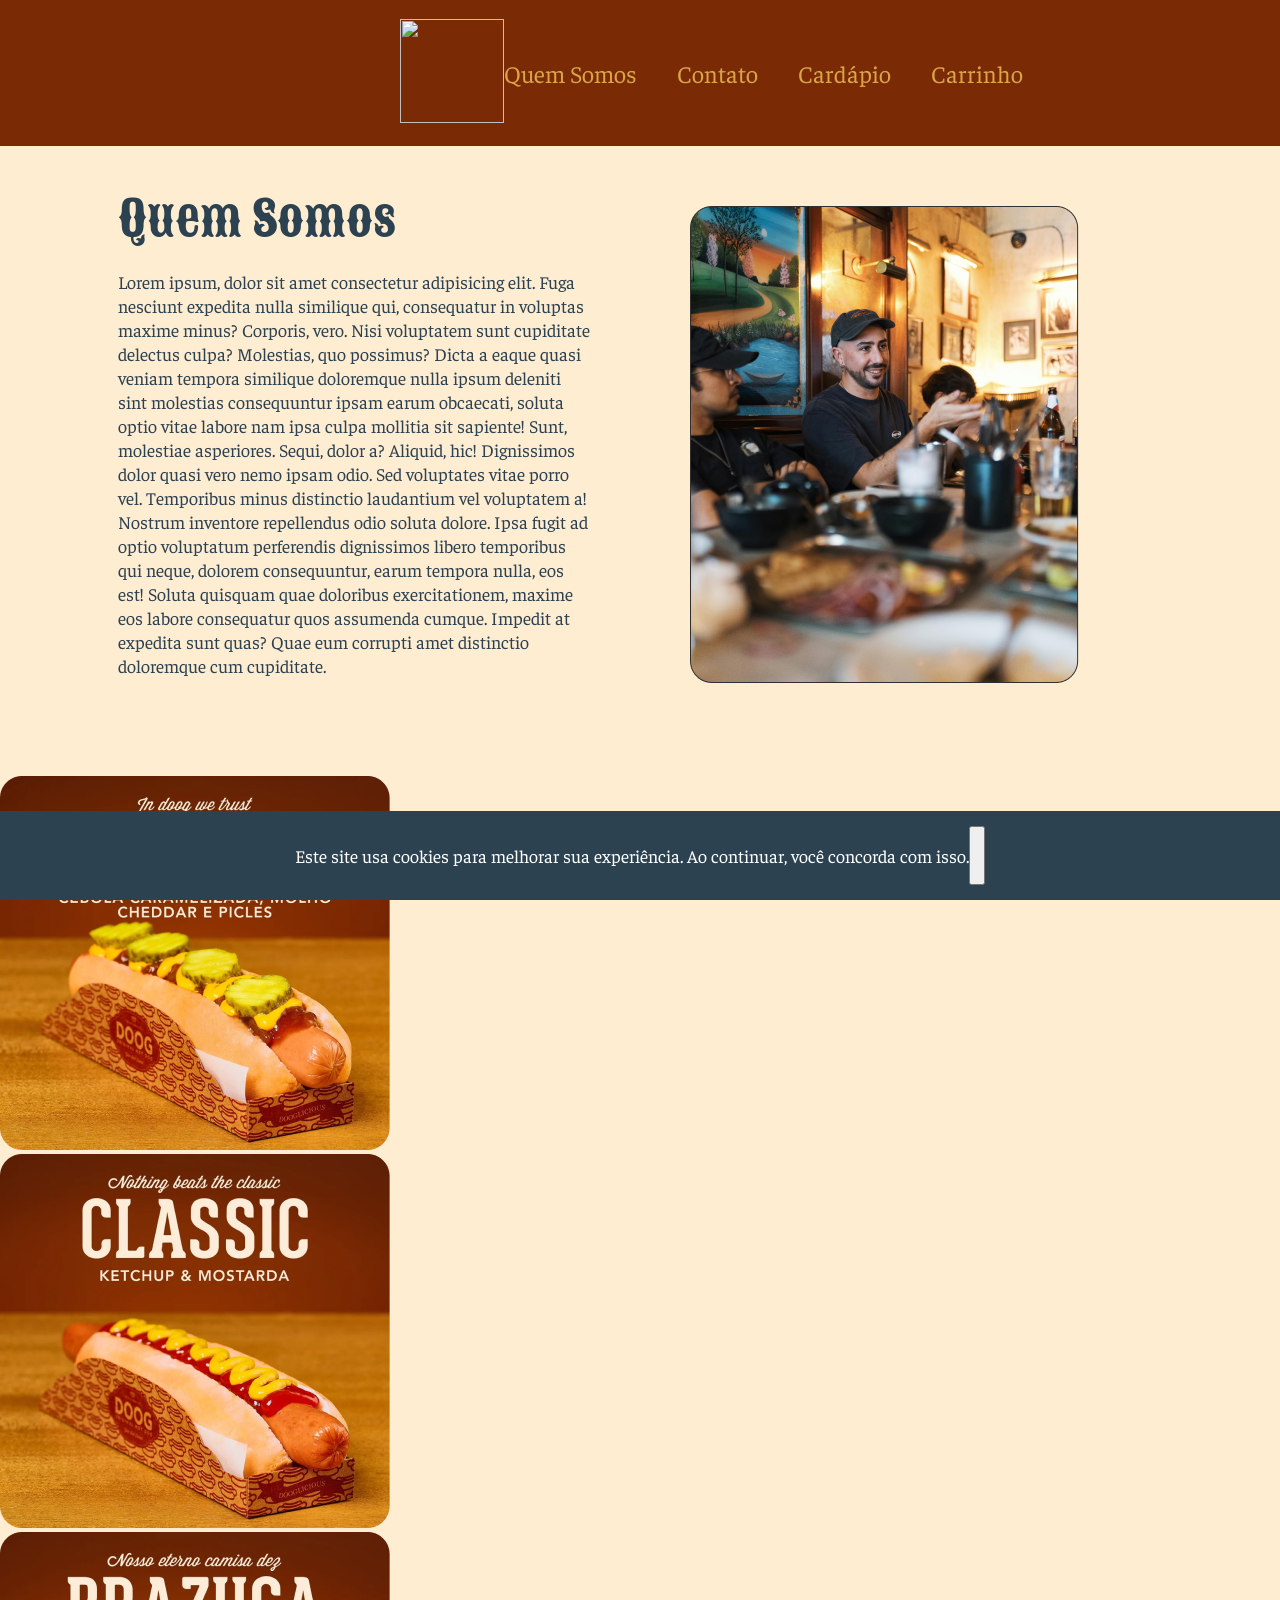
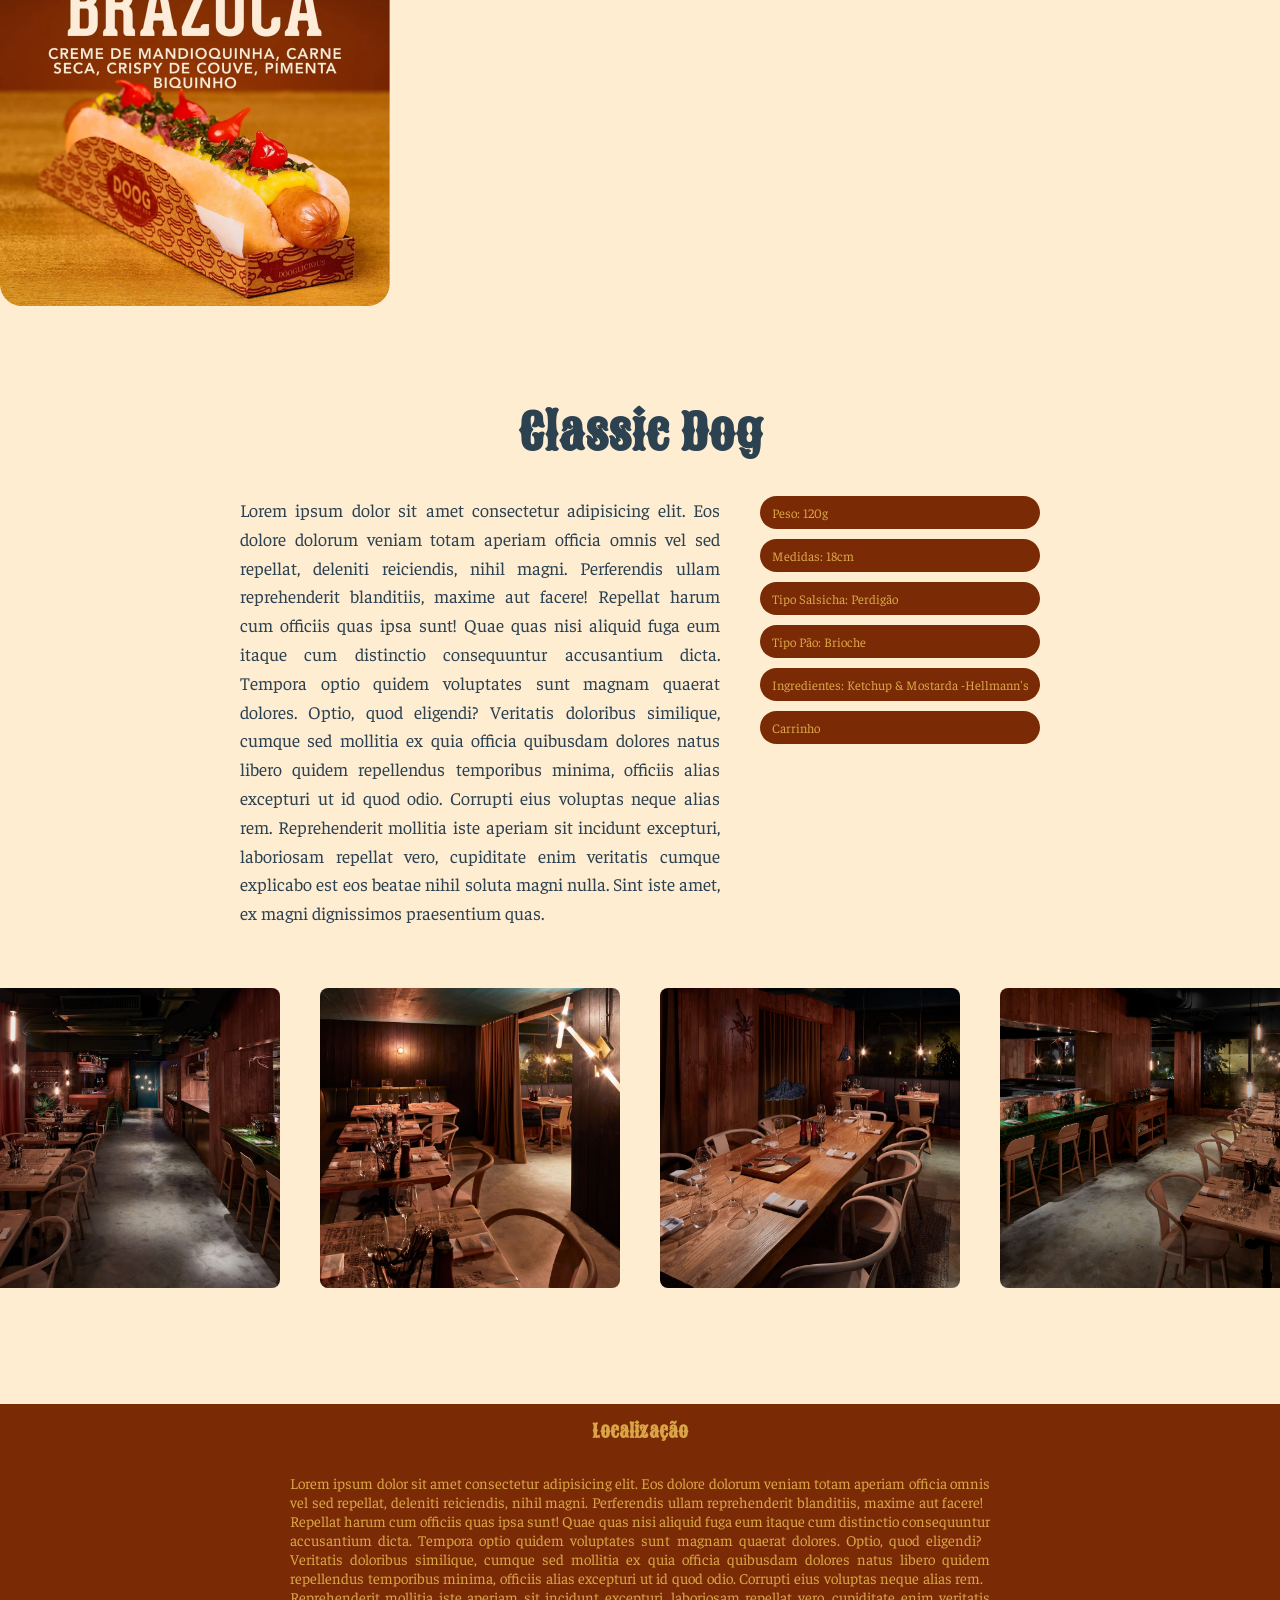
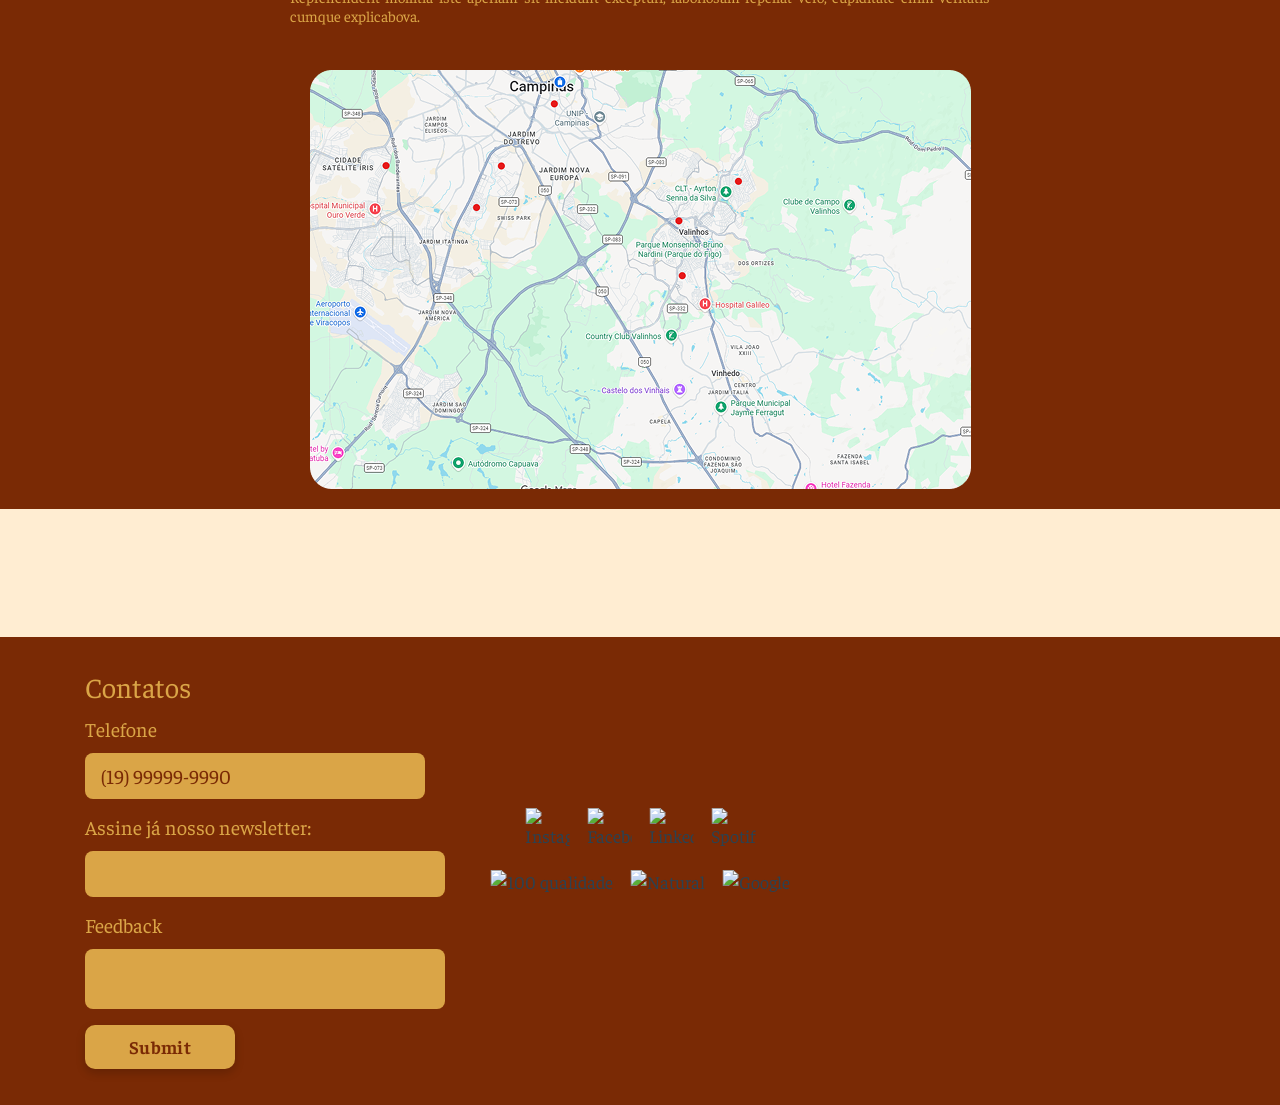
==== commit a82ed0b1: "Merge pull request #4 from Jackson90989/main me assuma" ====
--- a/index.html
+++ b/index.html
@@ -232,7 +232,6 @@
 
     <script src="../cookie.js"></script>
 
-
 </body>
 
 
--- a/template/style.css
+++ b/template/style.css
@@ -151,7 +151,7 @@
 .site-footer {
   position: relative;
   width: 100%;
-  background-color: #9b3531;
+  background-color: var(--footer-bg);
   padding: 36px 85px;
   box-sizing: border-box;
   display: flex;
@@ -184,7 +184,7 @@
 
 .footer-card {
   background-color: #daa547;
-  color: #9b3531;
+  color: var(--footer-bg);
   border-radius: 8px;
   display: flex;
   align-items: center;
@@ -230,7 +230,7 @@
   border: none;
   border-radius: 10px;
   background-color: #daa547;
-  color: #9b3531;
+  color: var(--footer-bg);
   font-family: "Faustina", serif;
   font-size: 18px;
   font-weight: 700;
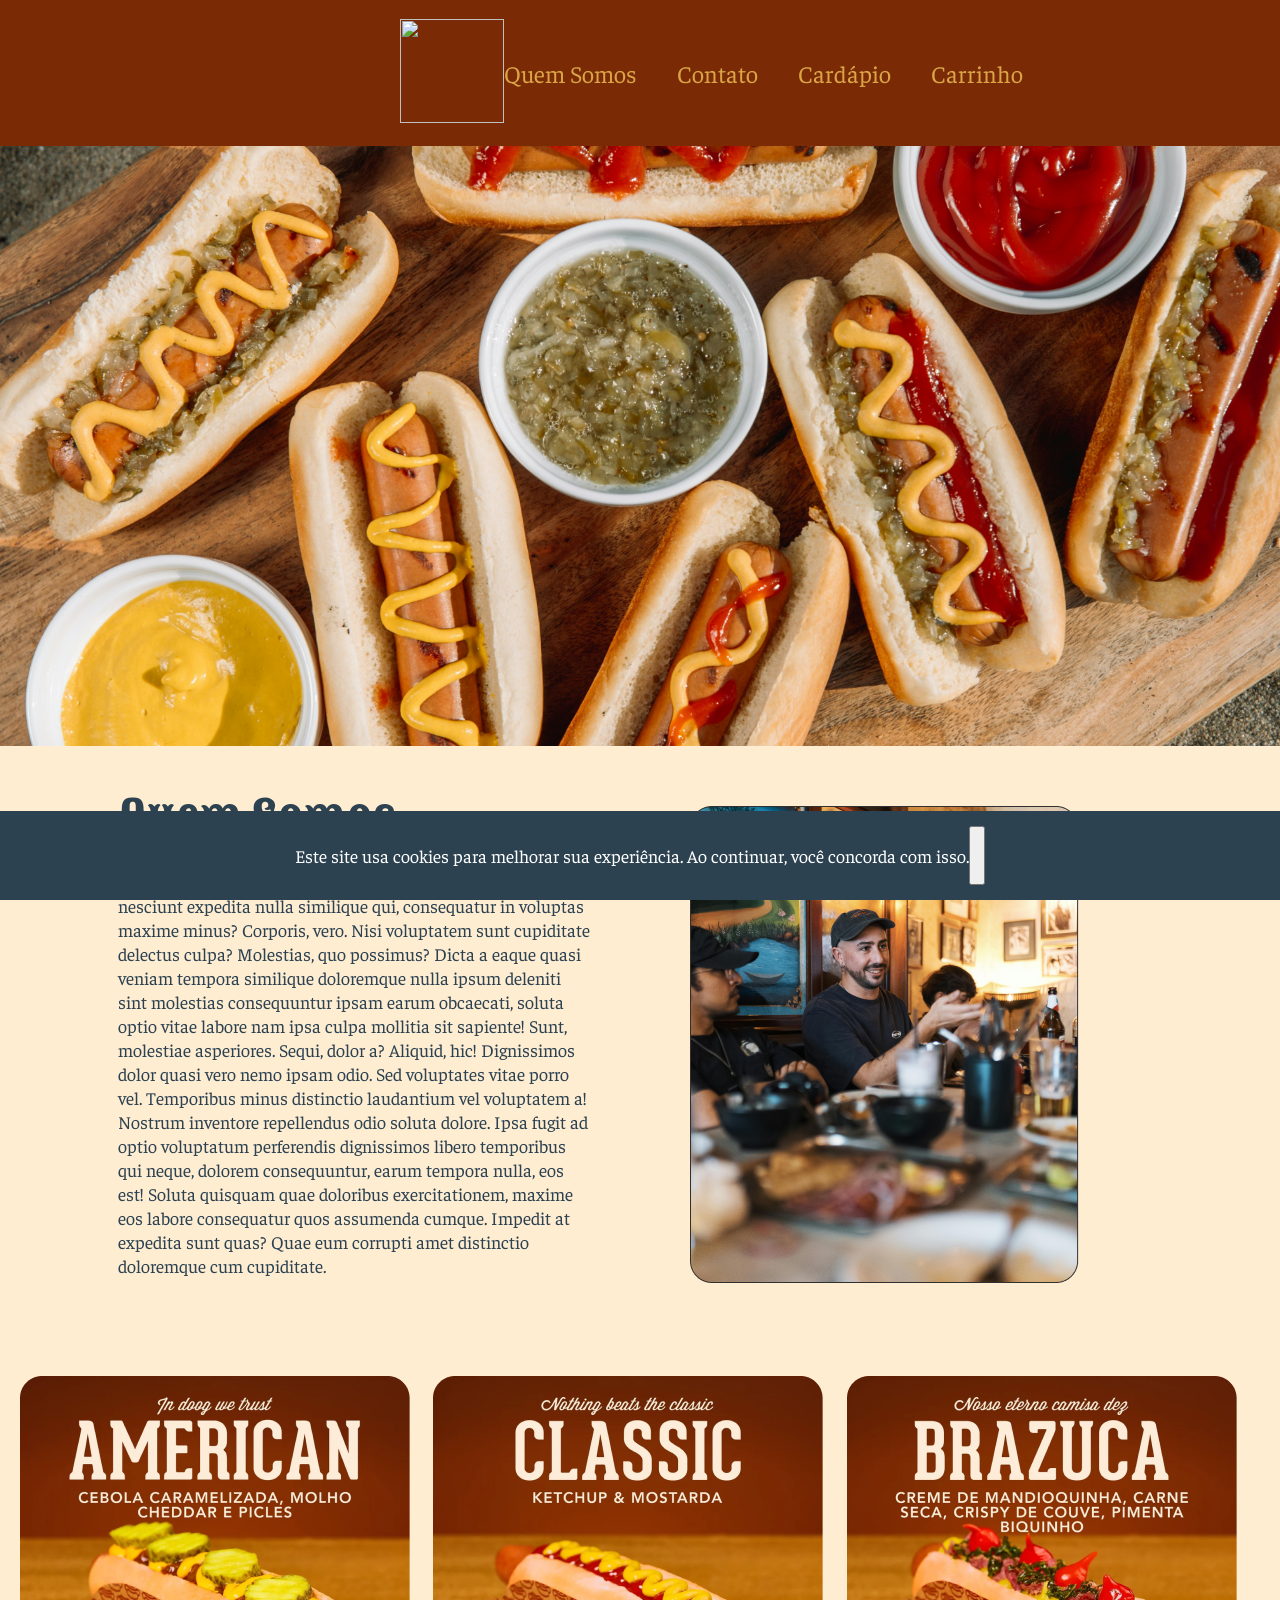
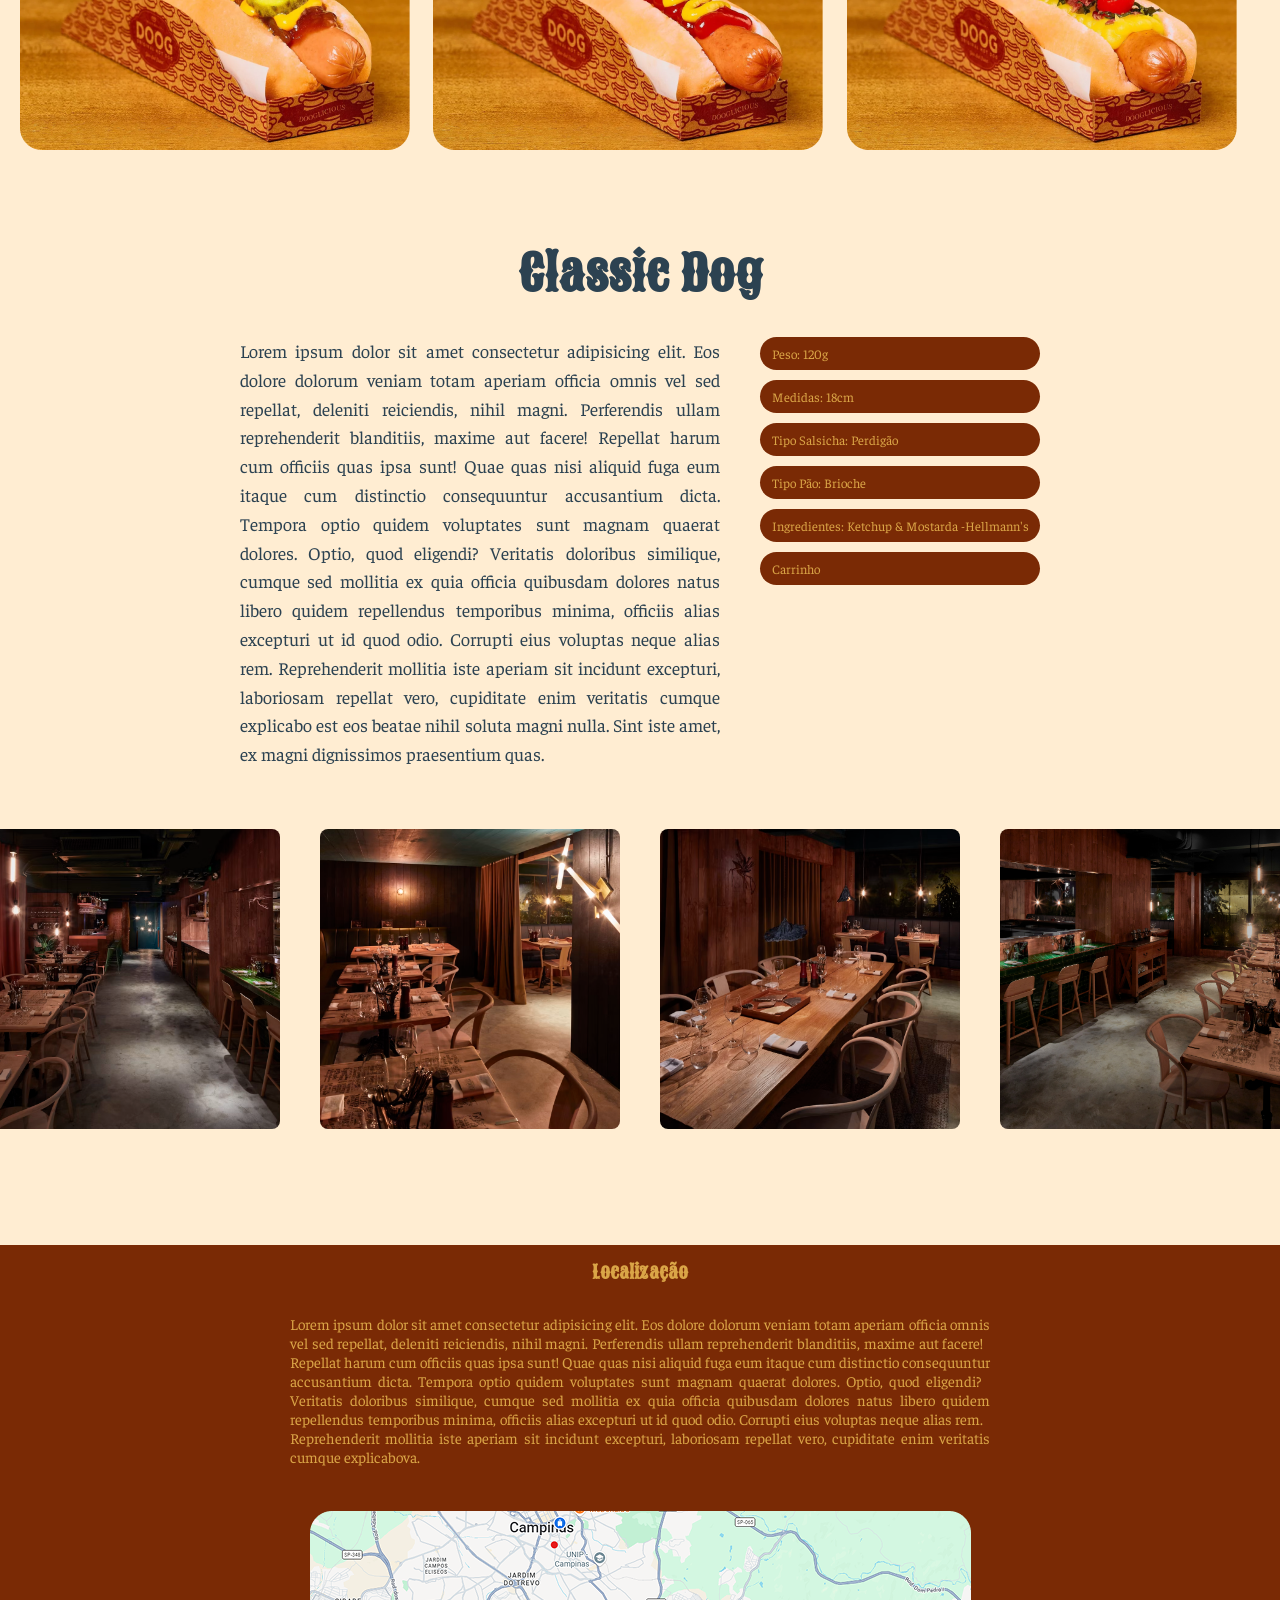
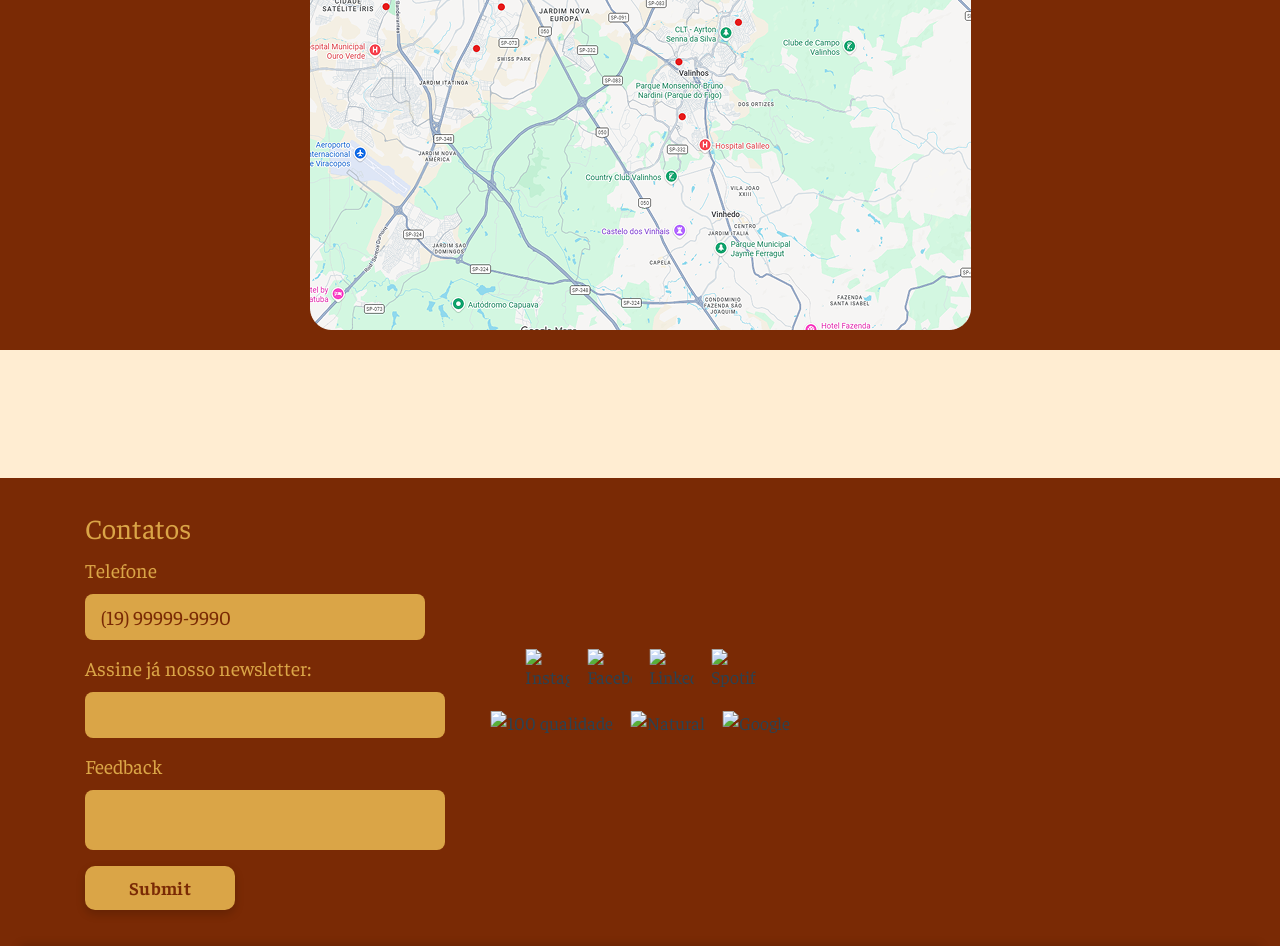
==== commit 5346c35d: "Fixed index.html" ====
--- a/index.html
+++ b/index.html
@@ -43,10 +43,11 @@
 
   <!-- slider ------------------------------- -->
   <div id="foto">
-    <div class="foto">
-      <img src="template/images/body/hotdog_stock_images/ball-park-brand-4PWmqIUlGFQ-unsplash.jpg" alt="">
-
-    </div>
+      <div class="foto">
+          <img src="template/images/body/hotdog_stock_images/ball-park-brand-4PWmqIUlGFQ-unsplash.jpg" alt="" class="ativo">
+          <img src="template/images/body/hotdog_stock_images/ball-park-brand-a1_K2f-xkHM-unsplash.jpg" alt="">
+          <img src="template/images/body/hotdog_stock_images/victoria-shes-znQctcV3ngI-unsplash.jpg" alt="">
+      </div>
   </div>
   <!-- ------------------------------------ -->
 
@@ -75,20 +76,12 @@
     <!-- Seção Dois---------------------- -->
 
     <!-- Carrosel -------------------------->
-    <section class="carrosel">
-      <div class="imagem ativo">
-        <img src="./template/images/body/AMERICAN_pt_3_390x374.png" alt="">
-      </div>
-      <div class="imagem">
-        <img src="./template/images/body/CLASSIC_pt_3_390x374.png" alt="">
-      </div>
-      <div class="imagem">
-        <img src="./template/images/body/BRAZUCA_pt_3_390x374.png" alt="">
-      </div>
-
-    </section>
-    <!-- ----------------------------------->
-
+    <div class="carrossel">
+      <img src="./template/images/body/AMERICAN_pt_3_390x374.png" alt="">
+      <img src="./template/images/body/CLASSIC_pt_3_390x374.png" alt="">
+      <img src="./template/images/body/BRAZUCA_pt_3_390x374.png" alt="">
+    </div>    
+    <!-- -----------------------------------> 
   </main>
   <!-- ---- -->
 
@@ -218,20 +211,18 @@
       <p>
         Este site usa cookies para melhorar sua experiência. Ao continuar, você concorda com isso. </p>
     </div>
-    <button id="aceitarCookies" </button>
-  </div>
-
-<!-- 
-<div id="cookiePopup" class="popup">
-		<p>Este site usa cookies para melhorar sua experiência. Ao continuar, você concorda com isso.</p>
-		<button onclick="aceitarCookies()">Entendi</button>
-	</div> -->
-
-	<!-- Chamada para Cookies -->
-
-
-    <script src="../cookie.js"></script>
-
+    <button id="aceitarCookies"></button>
+  </div>
+
+
+  <div id="cookiePopup" class="popup">
+    <p>Este site usa cookies para melhorar sua experiência. Ao continuar, você concorda com isso.</p>
+    <button onclick="aceitarCookies()">Entendi</button>
+  </div>
+
+	<!-- Cookies -->
+  <script src="/template/cookie.js"></script>
+  <script src="/template/carrossel.js"></script>
 </body>
 
 
